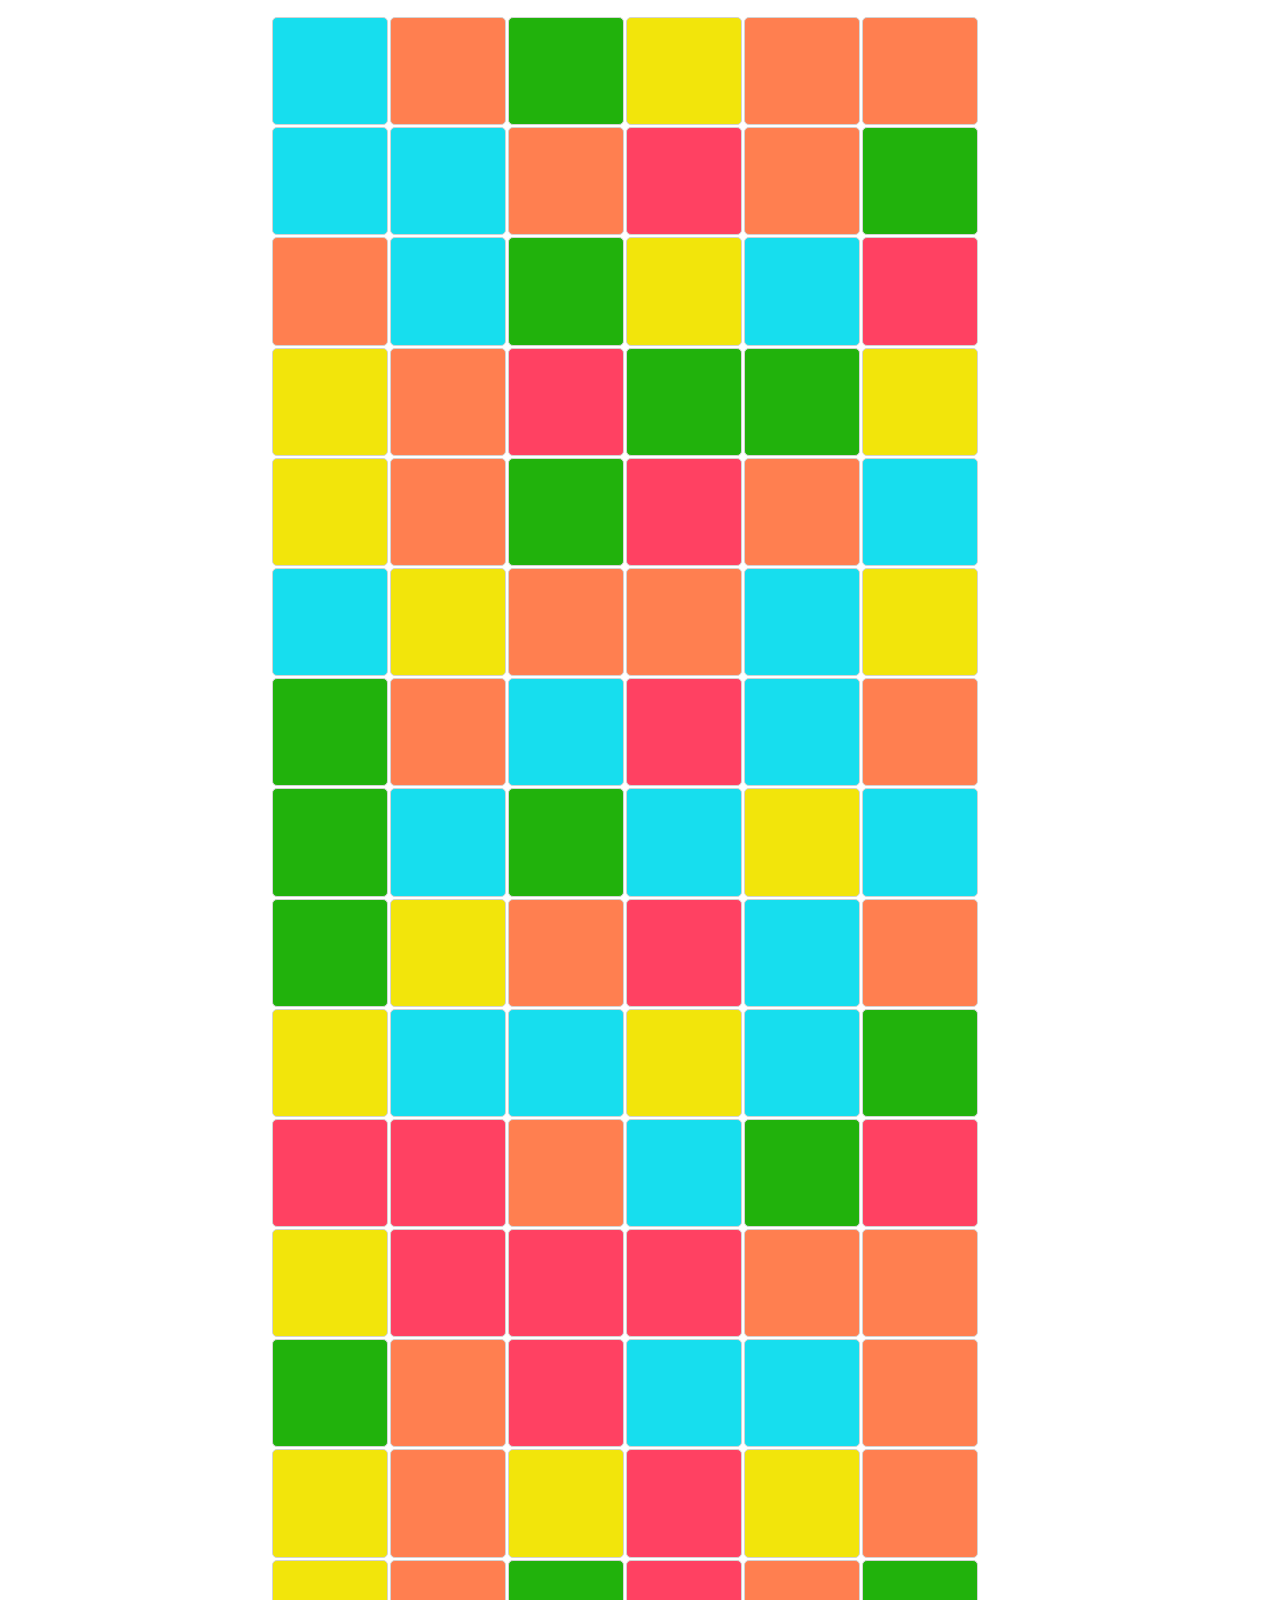
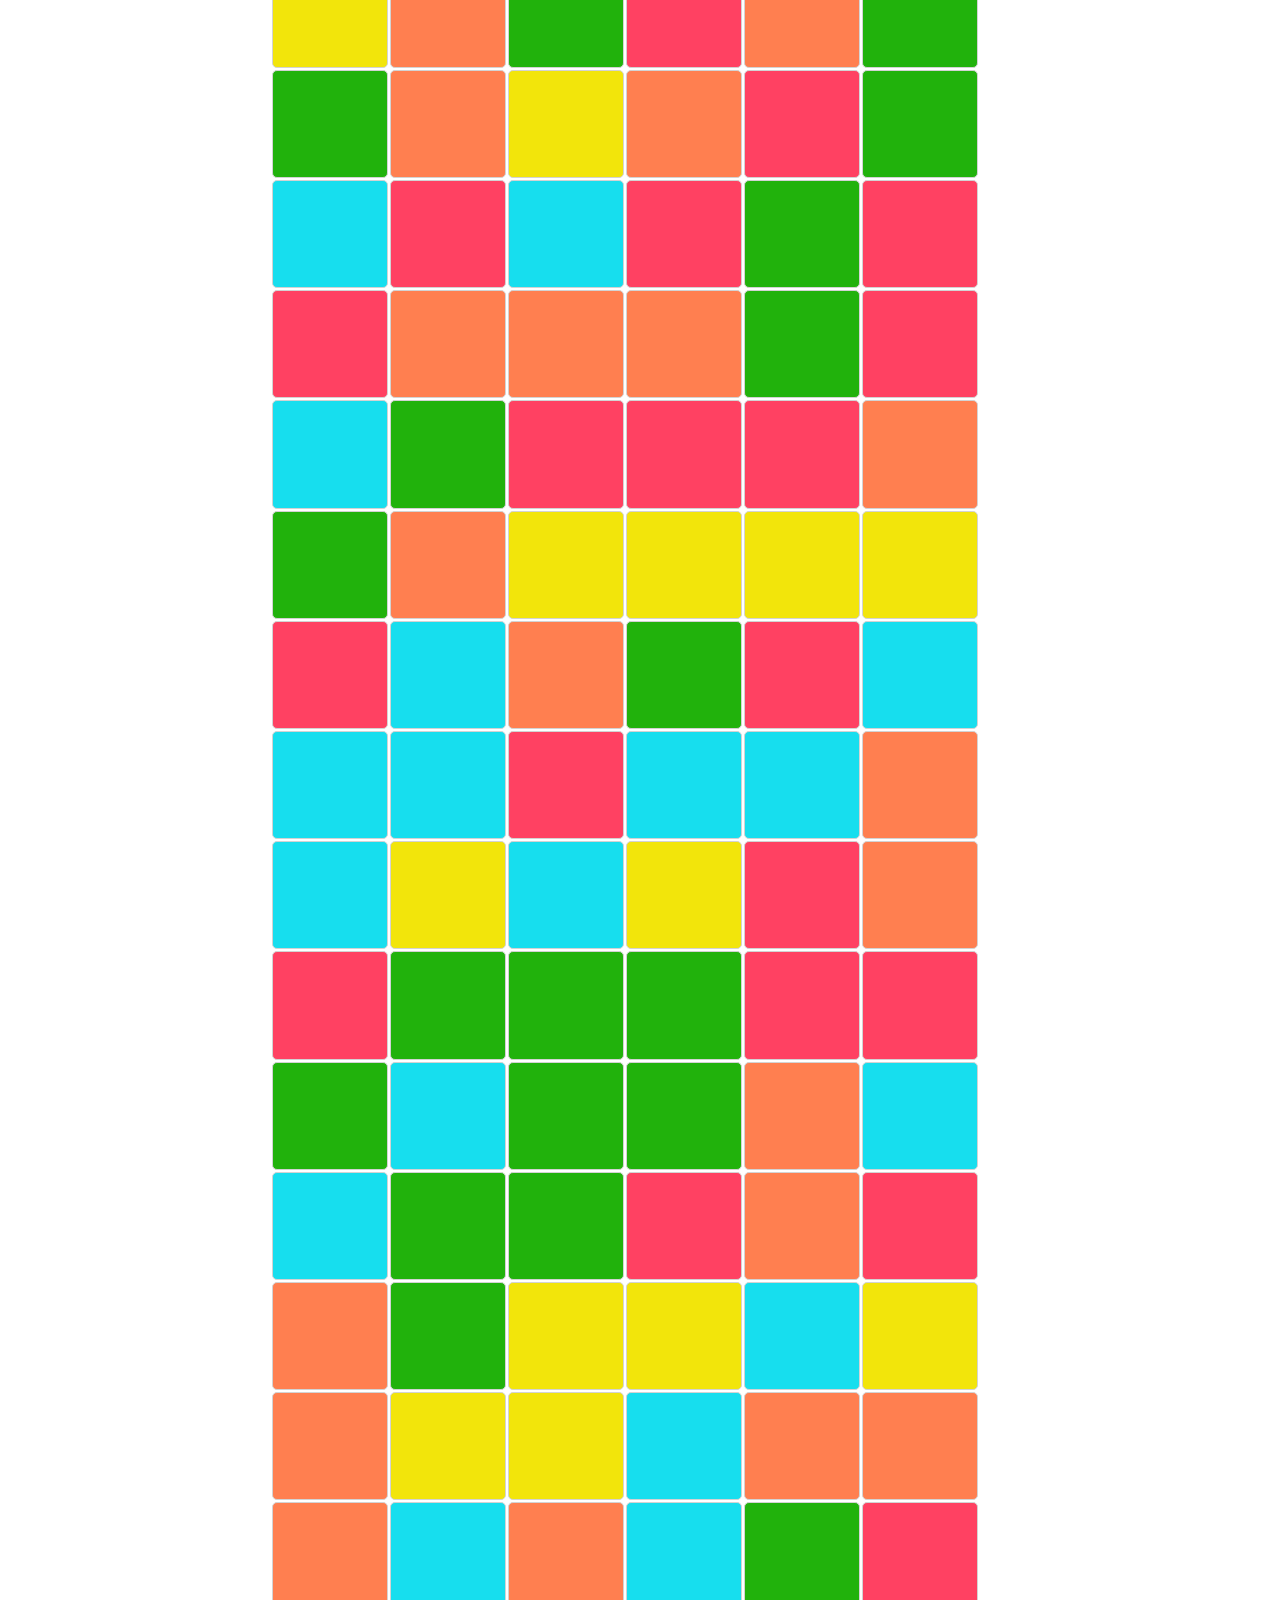
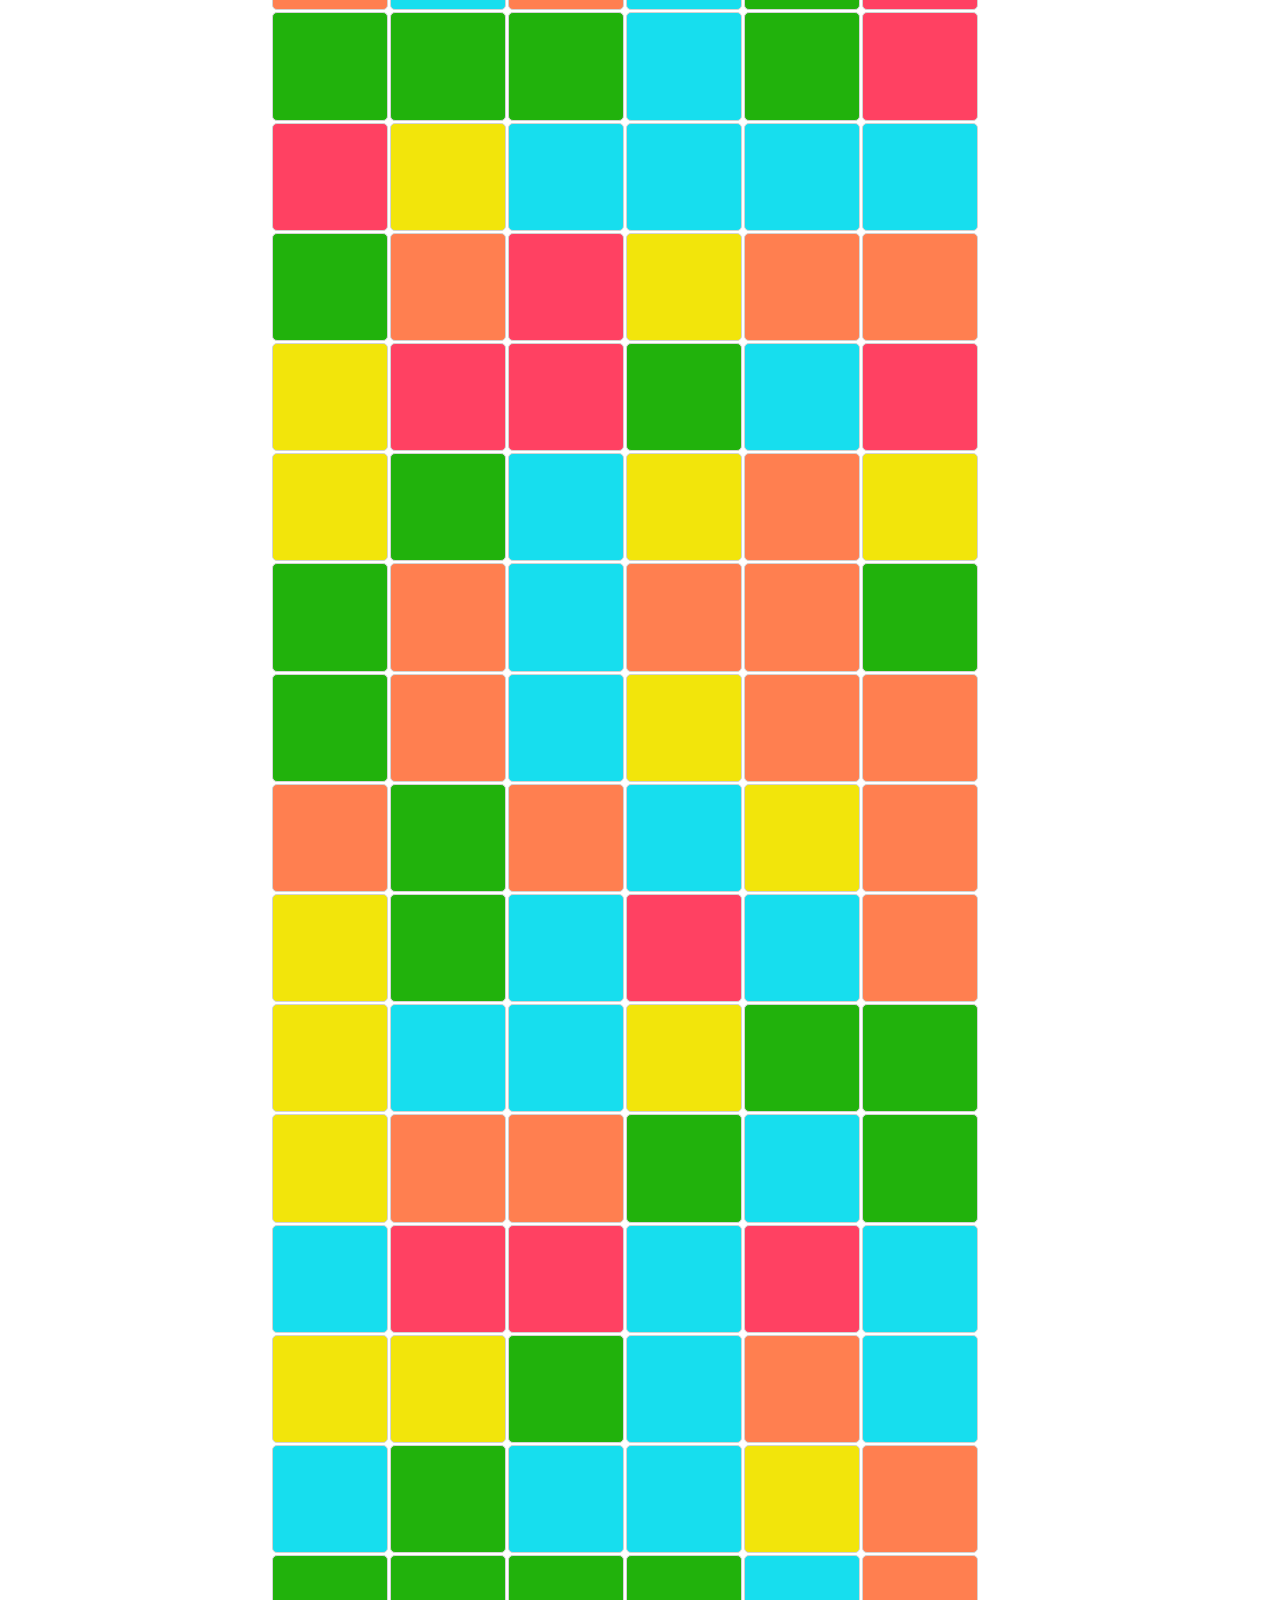
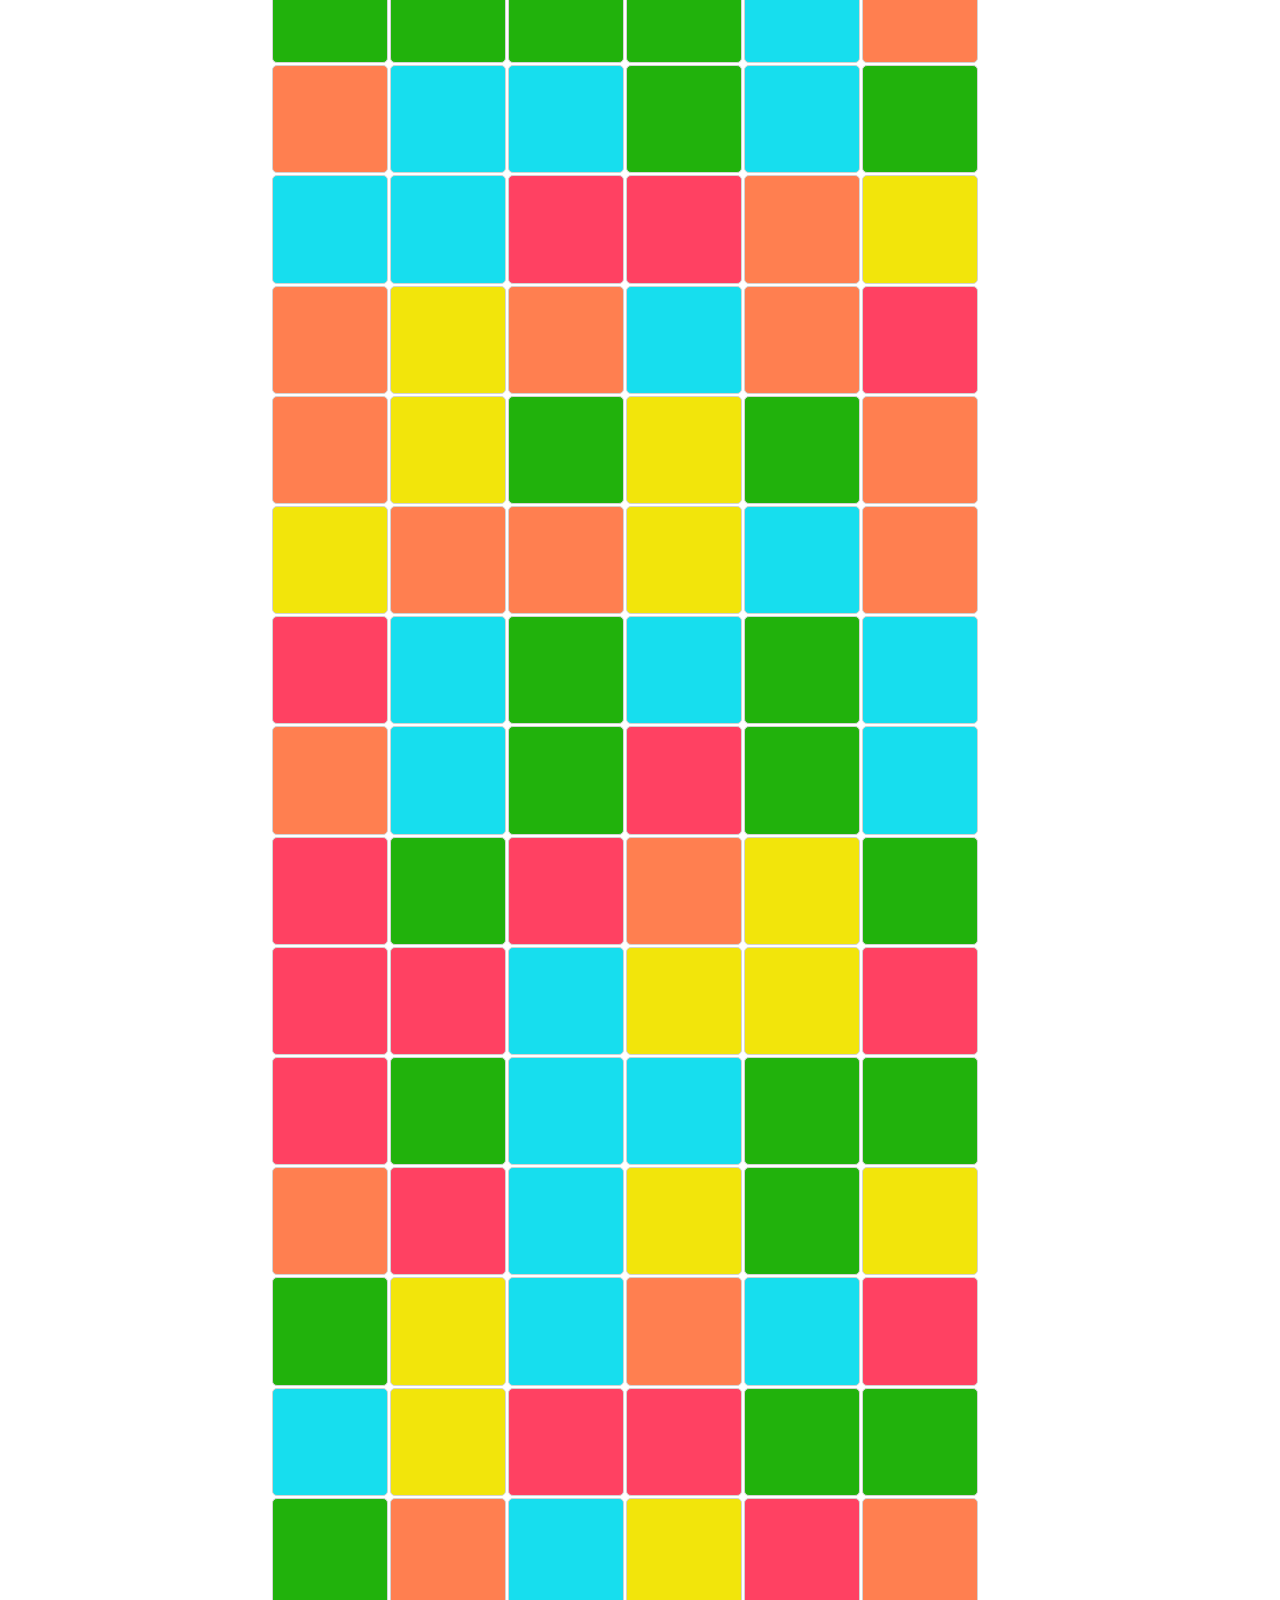
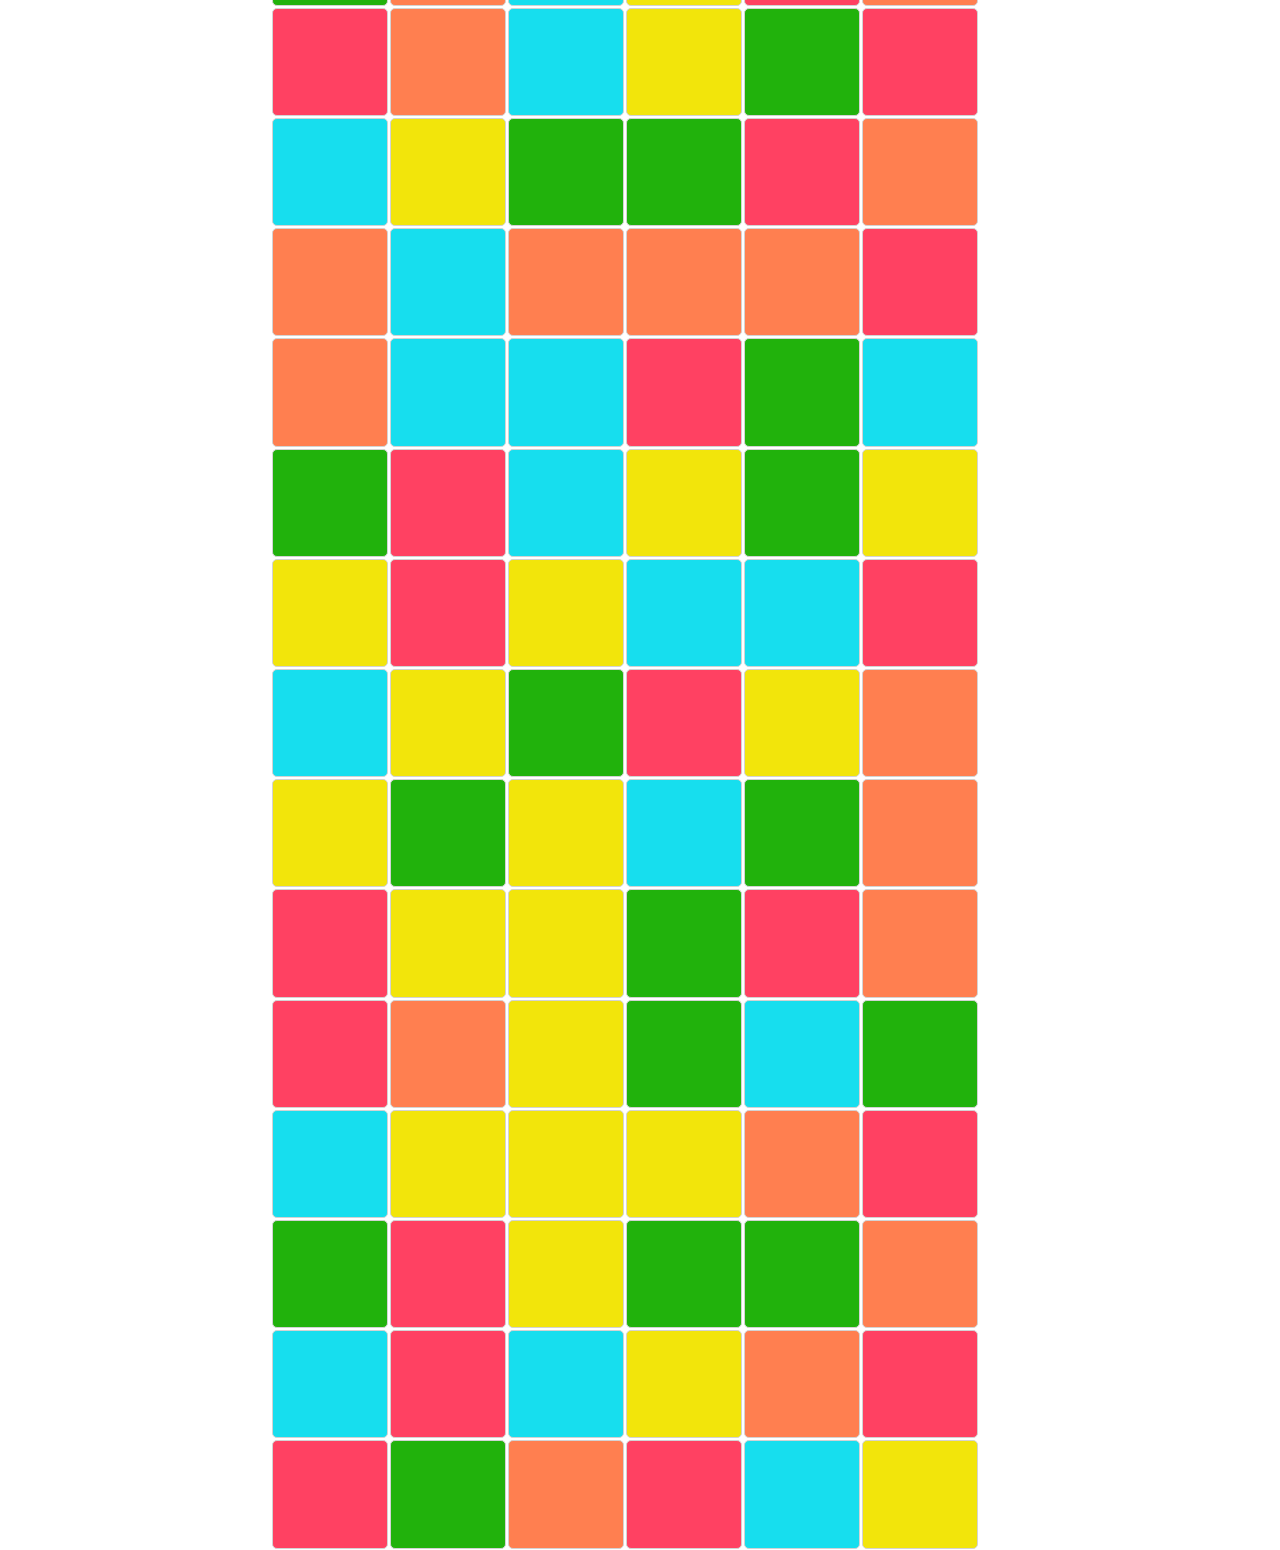
==== index.html @ 302544c0 "first commit" ====
<!DOCTYPE html>
<html lang="en" dir="ltr">
  <head>
    <meta charset="utf-8">
    <link rel="stylesheet" href="https://stackpath.bootstrapcdn.com/bootstrap/4.3.1/css/bootstrap.min.css" integrity="sha384-ggOyR0iXCbMQv3Xipma34MD+dH/1fQ784/j6cY/iJTQUOhcWr7x9JvoRxT2MZw1T" crossorigin="anonymous">
    <link rel="stylesheet" href="css/master.css">
    <title></title>
  </head>
  <body>
  <div class="container justify-content-center">

    <div class="row container-fluid">
      <div class="square col"></div>
      <div class="square col"></div>
      <div class="square col"></div>
      <div class="square col"></div>
      <div class="square col"></div>
      <div class="square col"></div>
    </div>
    <div class="row container-fluid">
      <div class="square col"></div>
      <div class="square col"></div>
      <div class="square col"></div>
      <div class="square col"></div>
      <div class="square col"></div>
      <div class="square col"></div>
    </div>
    <div class="row container-fluid">
      <div class="square col"></div>
      <div class="square col"></div>
      <div class="square col"></div>
      <div class="square col"></div>
      <div class="square col"></div>
      <div class="square col"></div>
    </div>
    <div class="row container-fluid">
      <div class="square col"></div>
      <div class="square col"></div>
      <div class="square col"></div>
      <div class="square col"></div>
      <div class="square col"></div>
      <div class="square col"></div>
    </div>
    <div class="row container-fluid">
      <div class="square col"></div>
      <div class="square col"></div>
      <div class="square col"></div>
      <div class="square col"></div>
      <div class="square col"></div>
      <div class="square col"></div>
    </div>
    <div class="row container-fluid">
      <div class="square col"></div>
      <div class="square col"></div>
      <div class="square col"></div>
      <div class="square col"></div>
      <div class="square col"></div>
      <div class="square col"></div>
    </div>
    <div class="row container-fluid">
      <div class="square col"></div>
      <div class="square col"></div>
      <div class="square col"></div>
      <div class="square col"></div>
      <div class="square col"></div>
      <div class="square col"></div>
    </div>
    <div class="row container-fluid">
      <div class="square col"></div>
      <div class="square col"></div>
      <div class="square col"></div>
      <div class="square col"></div>
      <div class="square col"></div>
      <div class="square col"></div>
    </div>
    <div class="row container-fluid">
      <div class="square col"></div>
      <div class="square col"></div>
      <div class="square col"></div>
      <div class="square col"></div>
      <div class="square col"></div>
      <div class="square col"></div>
    </div>
    <div class="row container-fluid">
      <div class="square col"></div>
      <div class="square col"></div>
      <div class="square col"></div>
      <div class="square col"></div>
      <div class="square col"></div>
      <div class="square col"></div>
    </div>
    <div class="row container-fluid">
      <div class="square col"></div>
      <div class="square col"></div>
      <div class="square col"></div>
      <div class="square col"></div>
      <div class="square col"></div>
      <div class="square col"></div>
    </div>
    <div class="row container-fluid">
      <div class="square col"></div>
      <div class="square col"></div>
      <div class="square col"></div>
      <div class="square col"></div>
      <div class="square col"></div>
      <div class="square col"></div>
    </div>
    <div class="row container-fluid">
      <div class="square col"></div>
      <div class="square col"></div>
      <div class="square col"></div>
      <div class="square col"></div>
      <div class="square col"></div>
      <div class="square col"></div>
    </div>
    <div class="row container-fluid">
      <div class="square col"></div>
      <div class="square col"></div>
      <div class="square col"></div>
      <div class="square col"></div>
      <div class="square col"></div>
      <div class="square col"></div>
    </div>
    <div class="row container-fluid">
      <div class="square col"></div>
      <div class="square col"></div>
      <div class="square col"></div>
      <div class="square col"></div>
      <div class="square col"></div>
      <div class="square col"></div>
    </div>
    <div class="row container-fluid">
      <div class="square col"></div>
      <div class="square col"></div>
      <div class="square col"></div>
      <div class="square col"></div>
      <div class="square col"></div>
      <div class="square col"></div>
    </div>
    <div class="row container-fluid">
      <div class="square col"></div>
      <div class="square col"></div>
      <div class="square col"></div>
      <div class="square col"></div>
      <div class="square col"></div>
      <div class="square col"></div>
    </div>
    <div class="row container-fluid">
      <div class="square col"></div>
      <div class="square col"></div>
      <div class="square col"></div>
      <div class="square col"></div>
      <div class="square col"></div>
      <div class="square col"></div>
    </div>
    <div class="row container-fluid">
      <div class="square col"></div>
      <div class="square col"></div>
      <div class="square col"></div>
      <div class="square col"></div>
      <div class="square col"></div>
      <div class="square col"></div>
    </div>
    <div class="row container-fluid">
      <div class="square col"></div>
      <div class="square col"></div>
      <div class="square col"></div>
      <div class="square col"></div>
      <div class="square col"></div>
      <div class="square col"></div>
    </div>
    <div class="row container-fluid">
      <div class="square col"></div>
      <div class="square col"></div>
      <div class="square col"></div>
      <div class="square col"></div>
      <div class="square col"></div>
      <div class="square col"></div>
    </div>
    <div class="row container-fluid">
      <div class="square col"></div>
      <div class="square col"></div>
      <div class="square col"></div>
      <div class="square col"></div>
      <div class="square col"></div>
      <div class="square col"></div>
    </div>
    <div class="row container-fluid">
      <div class="square col"></div>
      <div class="square col"></div>
      <div class="square col"></div>
      <div class="square col"></div>
      <div class="square col"></div>
      <div class="square col"></div>
    </div>
    <div class="row container-fluid">
      <div class="square col"></div>
      <div class="square col"></div>
      <div class="square col"></div>
      <div class="square col"></div>
      <div class="square col"></div>
      <div class="square col"></div>
    </div>
    <div class="row container-fluid">
      <div class="square col"></div>
      <div class="square col"></div>
      <div class="square col"></div>
      <div class="square col"></div>
      <div class="square col"></div>
      <div class="square col"></div>
    </div>
    <div class="row container-fluid">
      <div class="square col"></div>
      <div class="square col"></div>
      <div class="square col"></div>
      <div class="square col"></div>
      <div class="square col"></div>
      <div class="square col"></div>
    </div>
    <div class="row container-fluid">
      <div class="square col"></div>
      <div class="square col"></div>
      <div class="square col"></div>
      <div class="square col"></div>
      <div class="square col"></div>
      <div class="square col"></div>
    </div>
    <div class="row container-fluid">
      <div class="square col"></div>
      <div class="square col"></div>
      <div class="square col"></div>
      <div class="square col"></div>
      <div class="square col"></div>
      <div class="square col"></div>
    </div>
    <div class="row container-fluid">
      <div class="square col"></div>
      <div class="square col"></div>
      <div class="square col"></div>
      <div class="square col"></div>
      <div class="square col"></div>
      <div class="square col"></div>
    </div>
    <div class="row container-fluid">
      <div class="square col"></div>
      <div class="square col"></div>
      <div class="square col"></div>
      <div class="square col"></div>
      <div class="square col"></div>
      <div class="square col"></div>
    </div>
    <div class="row container-fluid">
      <div class="square col"></div>
      <div class="square col"></div>
      <div class="square col"></div>
      <div class="square col"></div>
      <div class="square col"></div>
      <div class="square col"></div>
    </div>
    <div class="row container-fluid">
      <div class="square col"></div>
      <div class="square col"></div>
      <div class="square col"></div>
      <div class="square col"></div>
      <div class="square col"></div>
      <div class="square col"></div>
    </div>
    <div class="row container-fluid">
      <div class="square col"></div>
      <div class="square col"></div>
      <div class="square col"></div>
      <div class="square col"></div>
      <div class="square col"></div>
      <div class="square col"></div>
    </div>
    <div class="row container-fluid">
      <div class="square col"></div>
      <div class="square col"></div>
      <div class="square col"></div>
      <div class="square col"></div>
      <div class="square col"></div>
      <div class="square col"></div>
    </div>
    <div class="row container-fluid">
      <div class="square col"></div>
      <div class="square col"></div>
      <div class="square col"></div>
      <div class="square col"></div>
      <div class="square col"></div>
      <div class="square col"></div>
    </div>
    <div class="row container-fluid">
      <div class="square col"></div>
      <div class="square col"></div>
      <div class="square col"></div>
      <div class="square col"></div>
      <div class="square col"></div>
      <div class="square col"></div>
    </div>
    <div class="row container-fluid">
      <div class="square col"></div>
      <div class="square col"></div>
      <div class="square col"></div>
      <div class="square col"></div>
      <div class="square col"></div>
      <div class="square col"></div>
    </div>
    <div class="row container-fluid">
      <div class="square col"></div>
      <div class="square col"></div>
      <div class="square col"></div>
      <div class="square col"></div>
      <div class="square col"></div>
      <div class="square col"></div>
    </div>
    <div class="row container-fluid">
      <div class="square col"></div>
      <div class="square col"></div>
      <div class="square col"></div>
      <div class="square col"></div>
      <div class="square col"></div>
      <div class="square col"></div>
    </div>
    <div class="row container-fluid">
      <div class="square col"></div>
      <div class="square col"></div>
      <div class="square col"></div>
      <div class="square col"></div>
      <div class="square col"></div>
      <div class="square col"></div>
    </div>
    <div class="row container-fluid">
      <div class="square col"></div>
      <div class="square col"></div>
      <div class="square col"></div>
      <div class="square col"></div>
      <div class="square col"></div>
      <div class="square col"></div>
    </div>
    <div class="row container-fluid">
      <div class="square col"></div>
      <div class="square col"></div>
      <div class="square col"></div>
      <div class="square col"></div>
      <div class="square col"></div>
      <div class="square col"></div>
    </div>
    <div class="row container-fluid">
      <div class="square col"></div>
      <div class="square col"></div>
      <div class="square col"></div>
      <div class="square col"></div>
      <div class="square col"></div>
      <div class="square col"></div>
    </div>
    <div class="row container-fluid">
      <div class="square col"></div>
      <div class="square col"></div>
      <div class="square col"></div>
      <div class="square col"></div>
      <div class="square col"></div>
      <div class="square col"></div>
    </div>
    <div class="row container-fluid">
      <div class="square col"></div>
      <div class="square col"></div>
      <div class="square col"></div>
      <div class="square col"></div>
      <div class="square col"></div>
      <div class="square col"></div>
    </div>
    <div class="row container-fluid">
      <div class="square col"></div>
      <div class="square col"></div>
      <div class="square col"></div>
      <div class="square col"></div>
      <div class="square col"></div>
      <div class="square col"></div>
    </div>
    <div class="row container-fluid">
      <div class="square col"></div>
      <div class="square col"></div>
      <div class="square col"></div>
      <div class="square col"></div>
      <div class="square col"></div>
      <div class="square col"></div>
    </div>
    <div class="row container-fluid">
      <div class="square col"></div>
      <div class="square col"></div>
      <div class="square col"></div>
      <div class="square col"></div>
      <div class="square col"></div>
      <div class="square col"></div>
    </div>
    <div class="row container-fluid">
      <div class="square col"></div>
      <div class="square col"></div>
      <div class="square col"></div>
      <div class="square col"></div>
      <div class="square col"></div>
      <div class="square col"></div>
    </div>
    <div class="row container-fluid">
      <div class="square col"></div>
      <div class="square col"></div>
      <div class="square col"></div>
      <div class="square col"></div>
      <div class="square col"></div>
      <div class="square col"></div>
    </div>
    <div class="row container-fluid">
      <div class="square col"></div>
      <div class="square col"></div>
      <div class="square col"></div>
      <div class="square col"></div>
      <div class="square col"></div>
      <div class="square col"></div>
    </div>
    <div class="row container-fluid">
      <div class="square col"></div>
      <div class="square col"></div>
      <div class="square col"></div>
      <div class="square col"></div>
      <div class="square col"></div>
      <div class="square col"></div>
    </div>
    <div class="row container-fluid">
      <div class="square col"></div>
      <div class="square col"></div>
      <div class="square col"></div>
      <div class="square col"></div>
      <div class="square col"></div>
      <div class="square col"></div>
    </div>
    <div class="row container-fluid">
      <div class="square col"></div>
      <div class="square col"></div>
      <div class="square col"></div>
      <div class="square col"></div>
      <div class="square col"></div>
      <div class="square col"></div>
    </div>
    <div class="row container-fluid">
      <div class="square col"></div>
      <div class="square col"></div>
      <div class="square col"></div>
      <div class="square col"></div>
      <div class="square col"></div>
      <div class="square col"></div>
    </div>
    <div class="row container-fluid">
      <div class="square col"></div>
      <div class="square col"></div>
      <div class="square col"></div>
      <div class="square col"></div>
      <div class="square col"></div>
      <div class="square col"></div>
    </div>
    <div class="row container-fluid">
      <div class="square col"></div>
      <div class="square col"></div>
      <div class="square col"></div>
      <div class="square col"></div>
      <div class="square col"></div>
      <div class="square col"></div>
    </div>
    <div class="row container-fluid">
      <div class="square col"></div>
      <div class="square col"></div>
      <div class="square col"></div>
      <div class="square col"></div>
      <div class="square col"></div>
      <div class="square col"></div>
    </div>
    <div class="row container-fluid">
      <div class="square col"></div>
      <div class="square col"></div>
      <div class="square col"></div>
      <div class="square col"></div>
      <div class="square col"></div>
      <div class="square col"></div>
    </div>
    <div class="row container-fluid">
      <div class="square col"></div>
      <div class="square col"></div>
      <div class="square col"></div>
      <div class="square col"></div>
      <div class="square col"></div>
      <div class="square col"></div>
    </div>
    <div class="row container-fluid">
      <div class="square col"></div>
      <div class="square col"></div>
      <div class="square col"></div>
      <div class="square col"></div>
      <div class="square col"></div>
      <div class="square col"></div>
    </div>
    <div class="row container-fluid">
      <div class="square col"></div>
      <div class="square col"></div>
      <div class="square col"></div>
      <div class="square col"></div>
      <div class="square col"></div>
      <div class="square col"></div>
    </div>
    <div class="row container-fluid">
      <div class="square col"></div>
      <div class="square col"></div>
      <div class="square col"></div>
      <div class="square col"></div>
      <div class="square col"></div>
      <div class="square col"></div>
    </div>
    <div class="row container-fluid">
      <div class="square col"></div>
      <div class="square col"></div>
      <div class="square col"></div>
      <div class="square col"></div>
      <div class="square col"></div>
      <div class="square col"></div>
    </div>
    <div class="row container-fluid">
      <div class="square col"></div>
      <div class="square col"></div>
      <div class="square col"></div>
      <div class="square col"></div>
      <div class="square col"></div>
      <div class="square col"></div>
    </div>
    <div class="row container-fluid">
      <div class="square col"></div>
      <div class="square col"></div>
      <div class="square col"></div>
      <div class="square col"></div>
      <div class="square col"></div>
      <div class="square col"></div>
    </div>
    <div class="row container-fluid">
      <div class="square col"></div>
      <div class="square col"></div>
      <div class="square col"></div>
      <div class="square col"></div>
      <div class="square col"></div>
      <div class="square col"></div>
    </div>
    <div class="row container-fluid">
      <div class="square col"></div>
      <div class="square col"></div>
      <div class="square col"></div>
      <div class="square col"></div>
      <div class="square col"></div>
      <div class="square col"></div>
    </div>
    <div class="row container-fluid">
      <div class="square col"></div>
      <div class="square col"></div>
      <div class="square col"></div>
      <div class="square col"></div>
      <div class="square col"></div>
      <div class="square col"></div>
    </div>
    <div class="row container-fluid">
      <div class="square col"></div>
      <div class="square col"></div>
      <div class="square col"></div>
      <div class="square col"></div>
      <div class="square col"></div>
      <div class="square col"></div>
    </div>
    <div class="row container-fluid">
      <div class="square col"></div>
      <div class="square col"></div>
      <div class="square col"></div>
      <div class="square col"></div>
      <div class="square col"></div>
      <div class="square col"></div>
    </div>
    <div class="row container-fluid">
      <div class="square col"></div>
      <div class="square col"></div>
      <div class="square col"></div>
      <div class="square col"></div>
      <div class="square col"></div>
      <div class="square col"></div>
    </div>
  </div>
  </body>

<script type="text/javascript">
var colors = ["#17DEEE", "#FF7F50", "#FF4162", "#F2E50B", "#21B20C"]
var divs = document.getElementsByClassName("square")

function getRandomColor(){
return colors[Math.floor(Math.random() * Math.floor(5))]
}
function getRandomSquare(){
  return divs[Math.floor(Math.random() * Math.floor(divs.length))]
}

function randomColorReassignment(){
  getRandomSquare().style.background = getRandomColor();
}

function onLoadColorSet(){
  for(var i = 0; i < divs.length; i++){
    divs[i].style.background = getRandomColor();
  }
}

window.addEventListener("load", onLoadColorSet());
window.setInterval(randomColorReassignment, 35);
window.setInterval(randomColorReassignment, 30);
window.setInterval(randomColorReassignment, 25);



</script>
</html>
---- css/master.css ----
.container{
  margin-top: 1em;
  width: 60%;
}
.row{
  display: flex;
}
.square{
  border-radius: 5px;
  border: 1px solid lightgray;
  padding-top: 15%;
  margin: 1px;
}
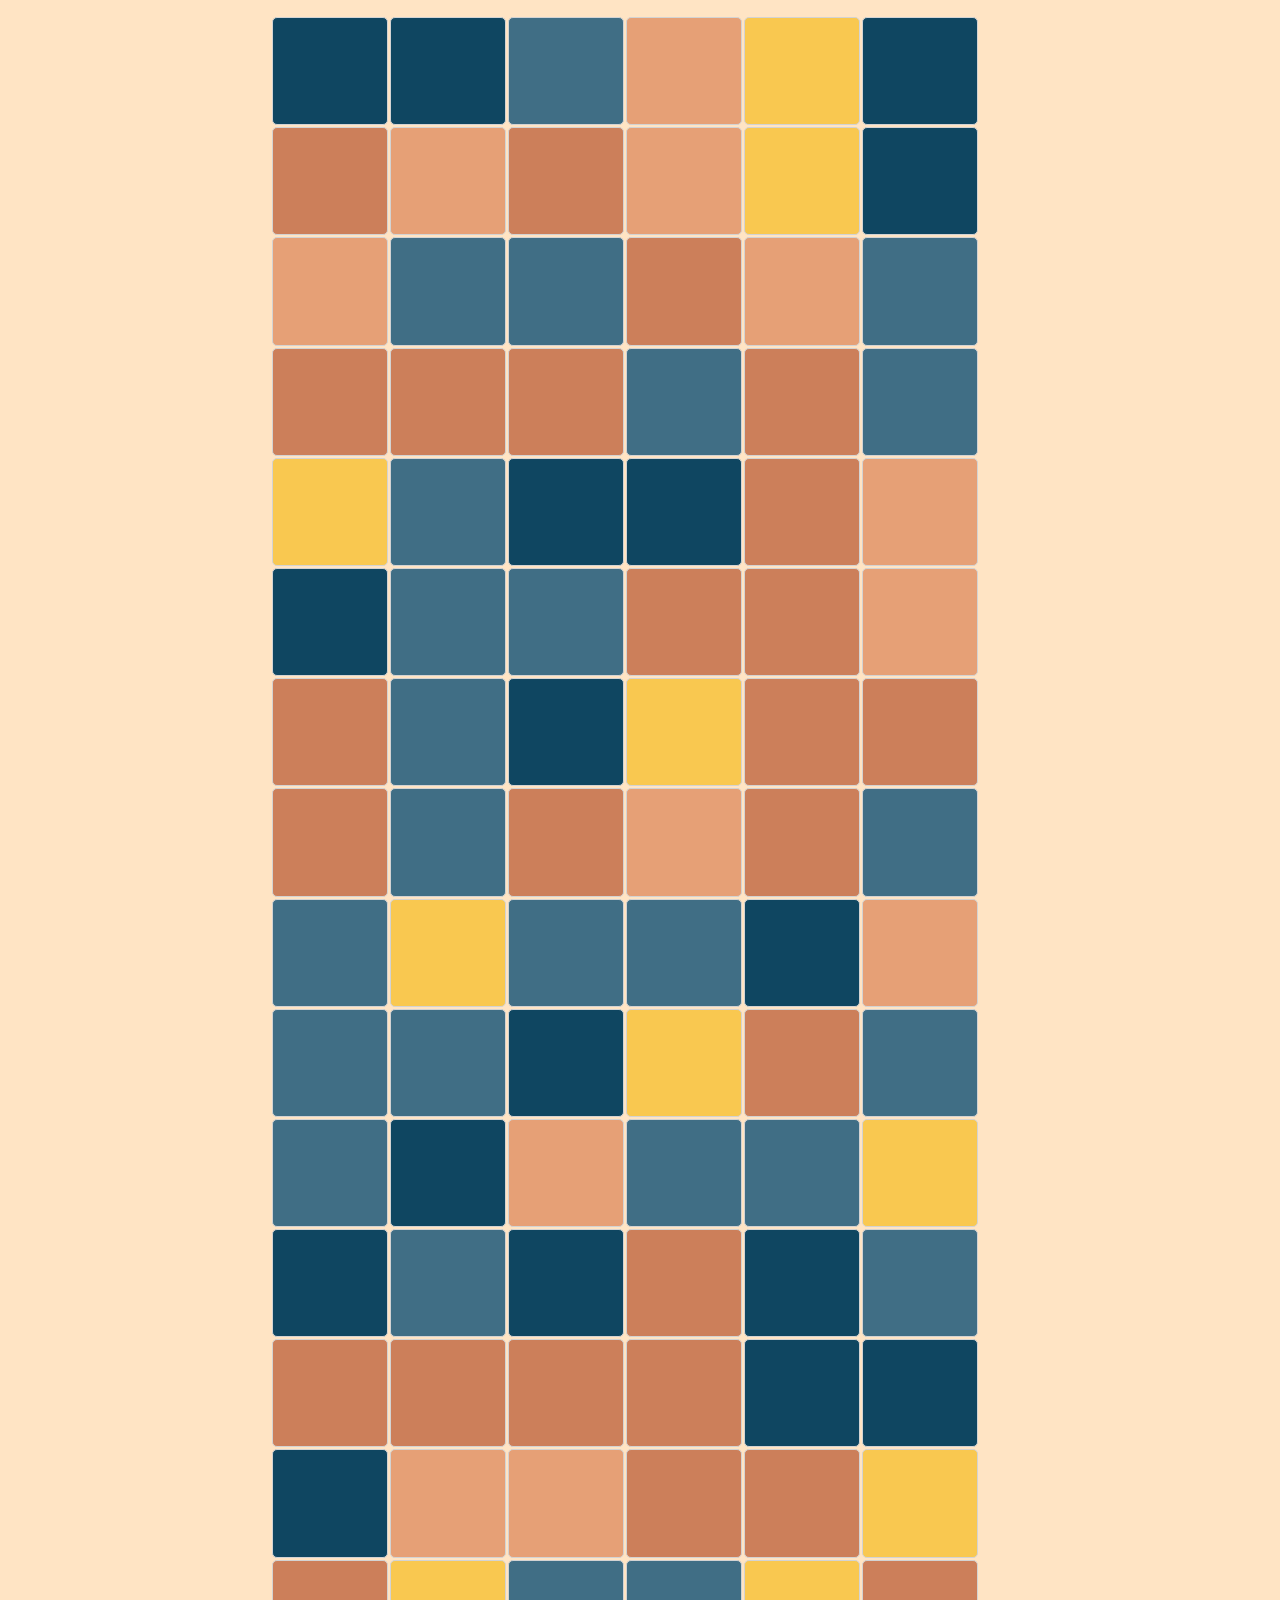
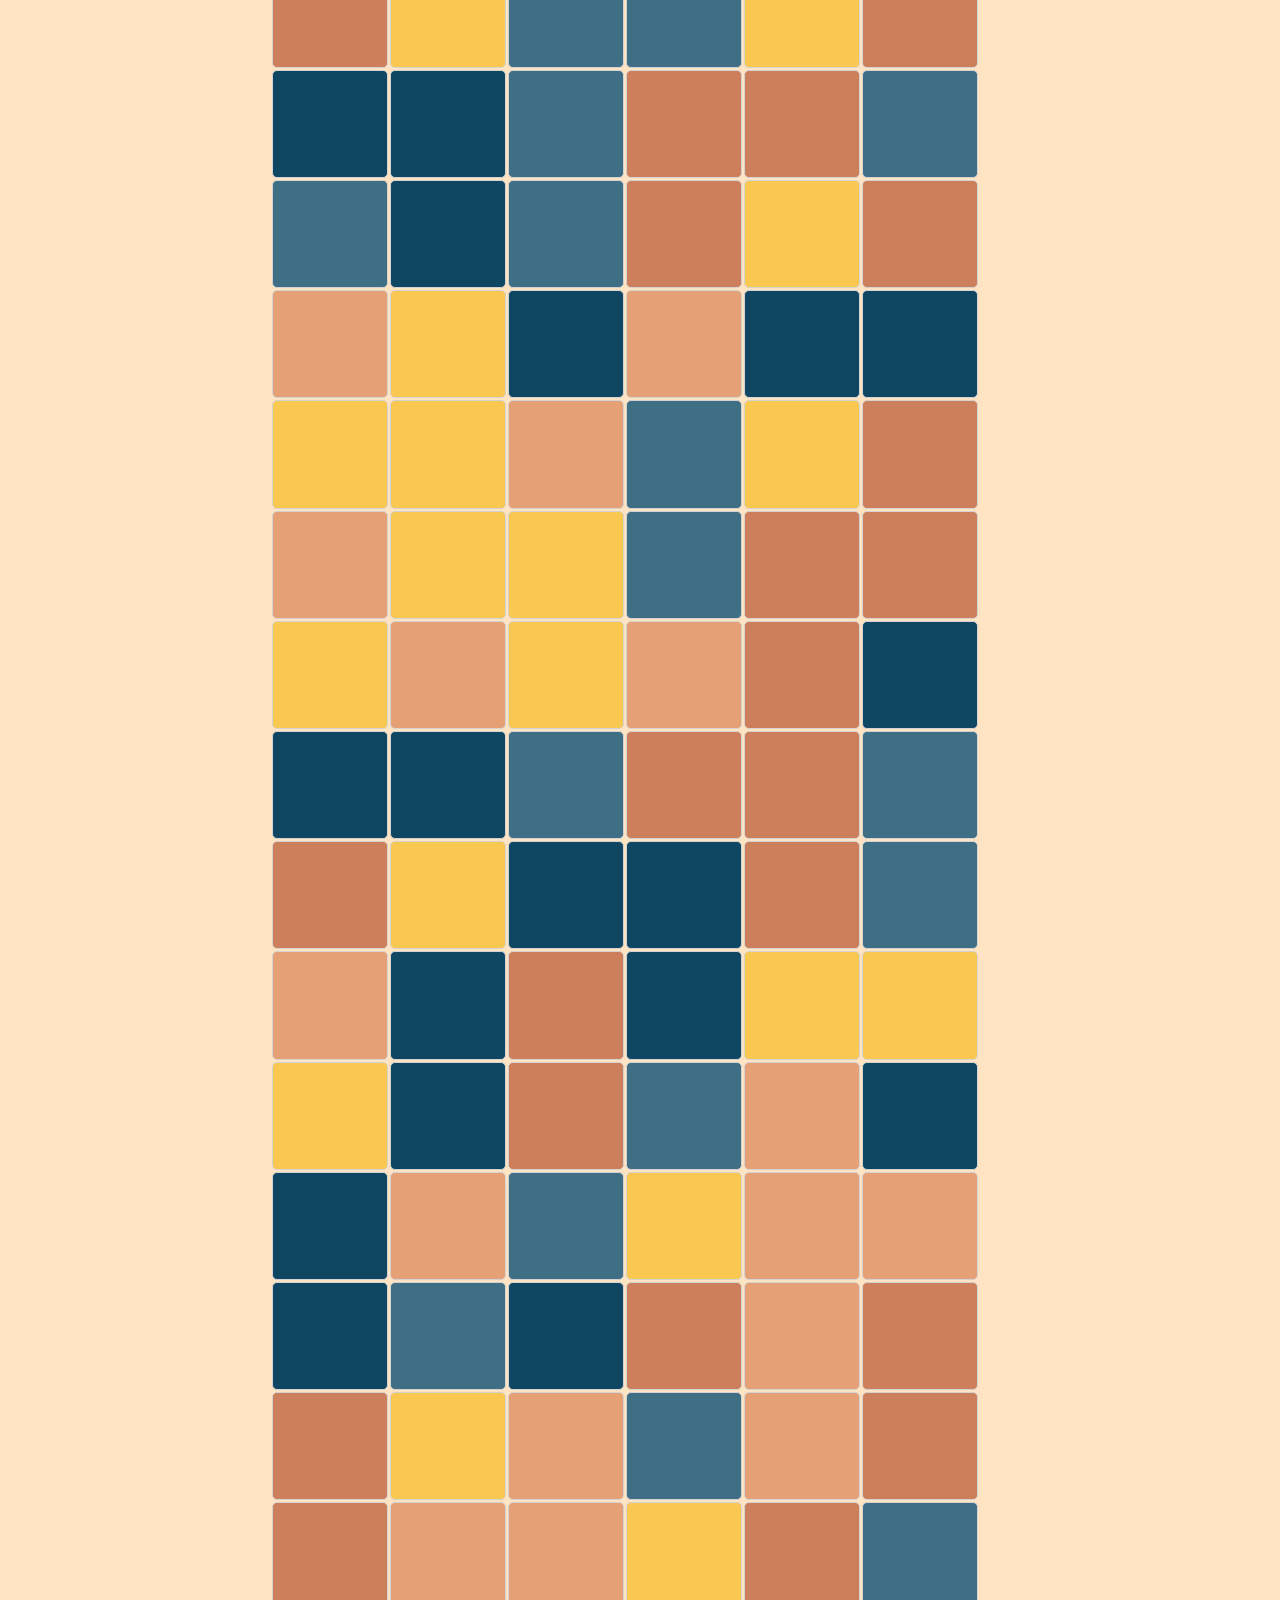
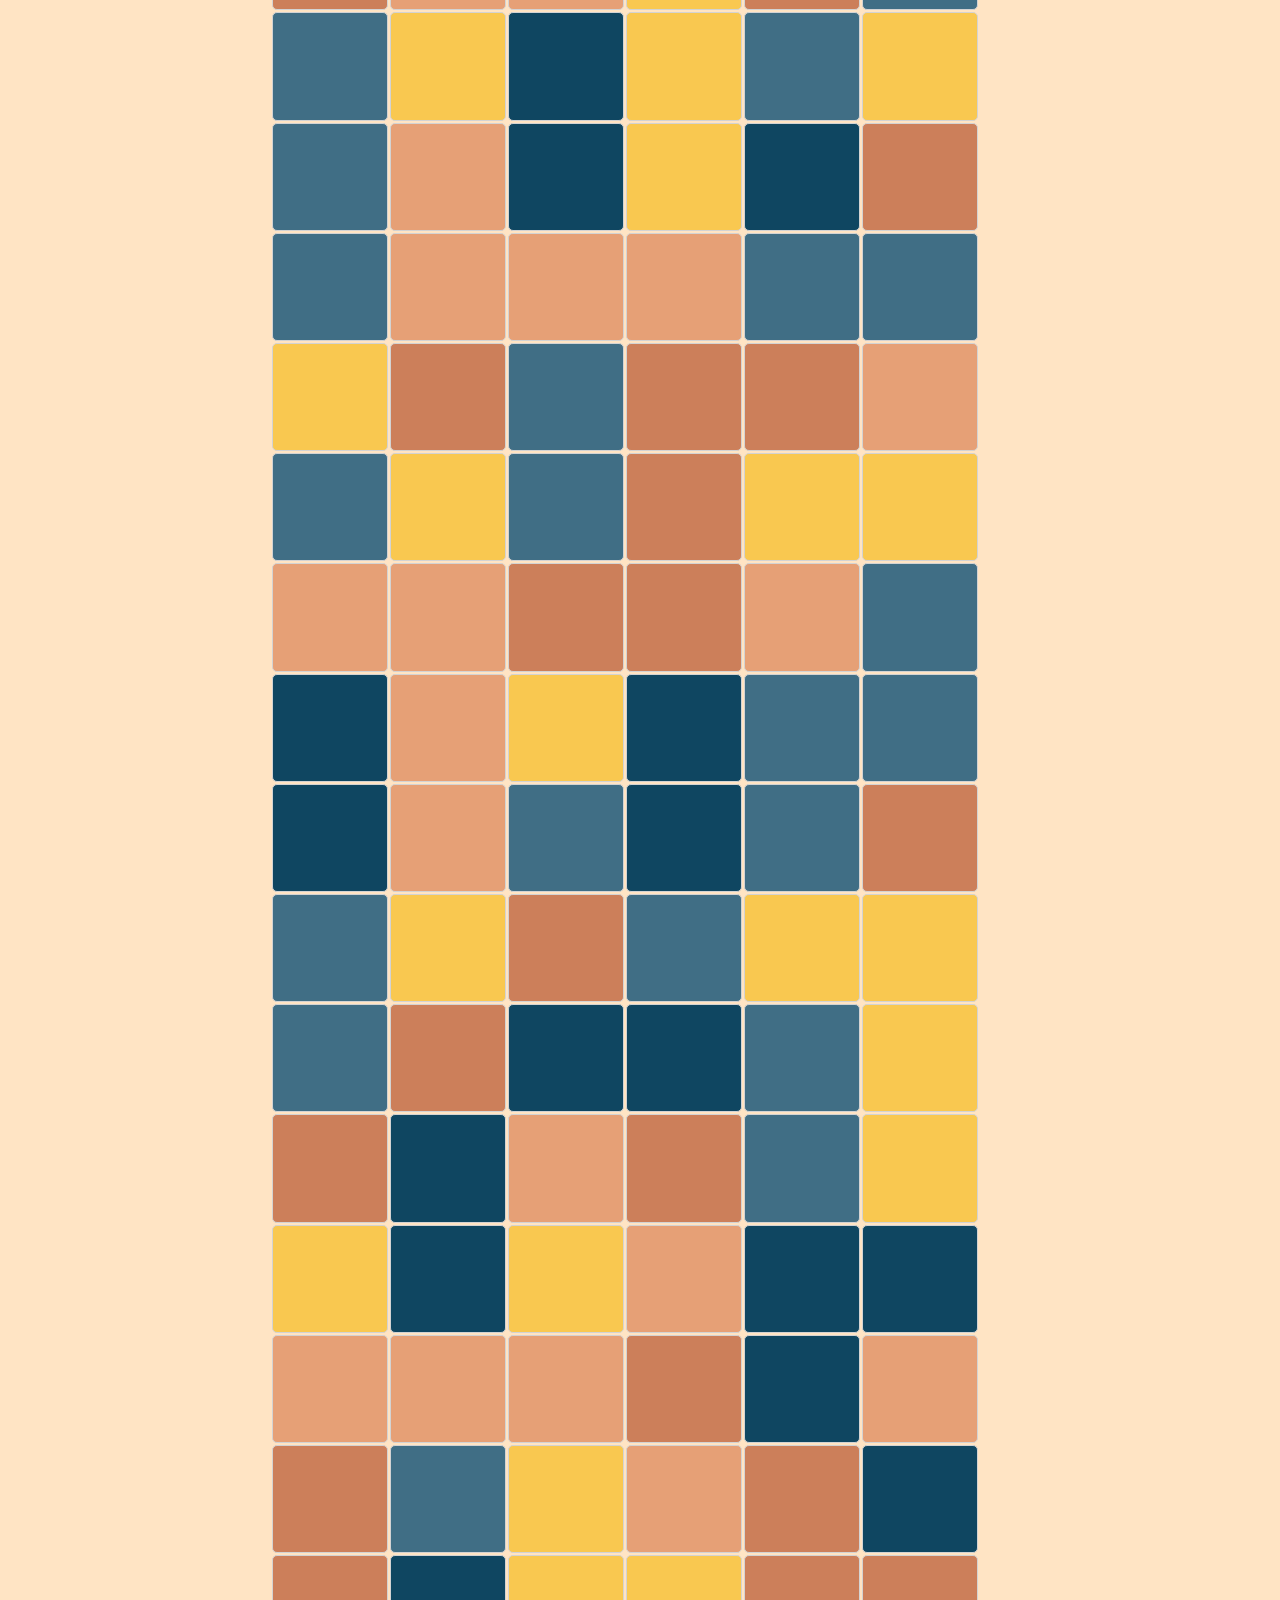
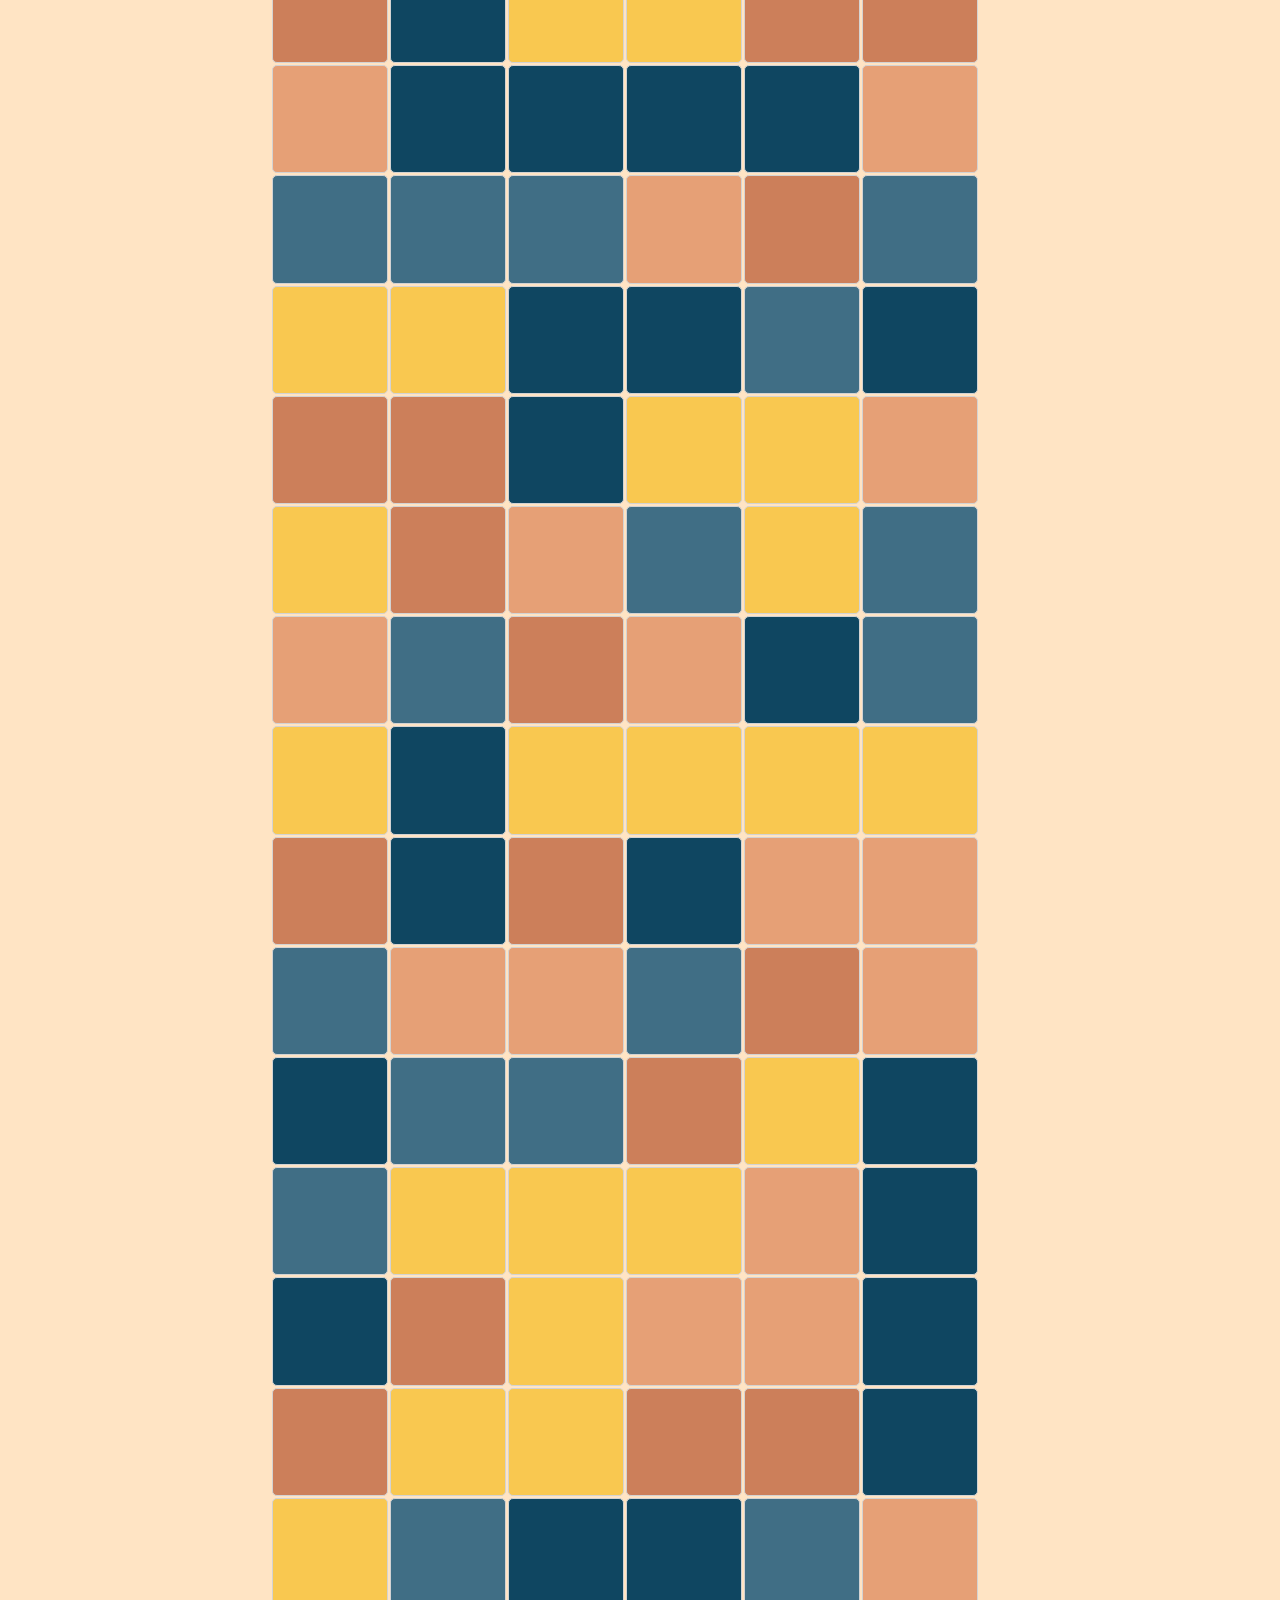
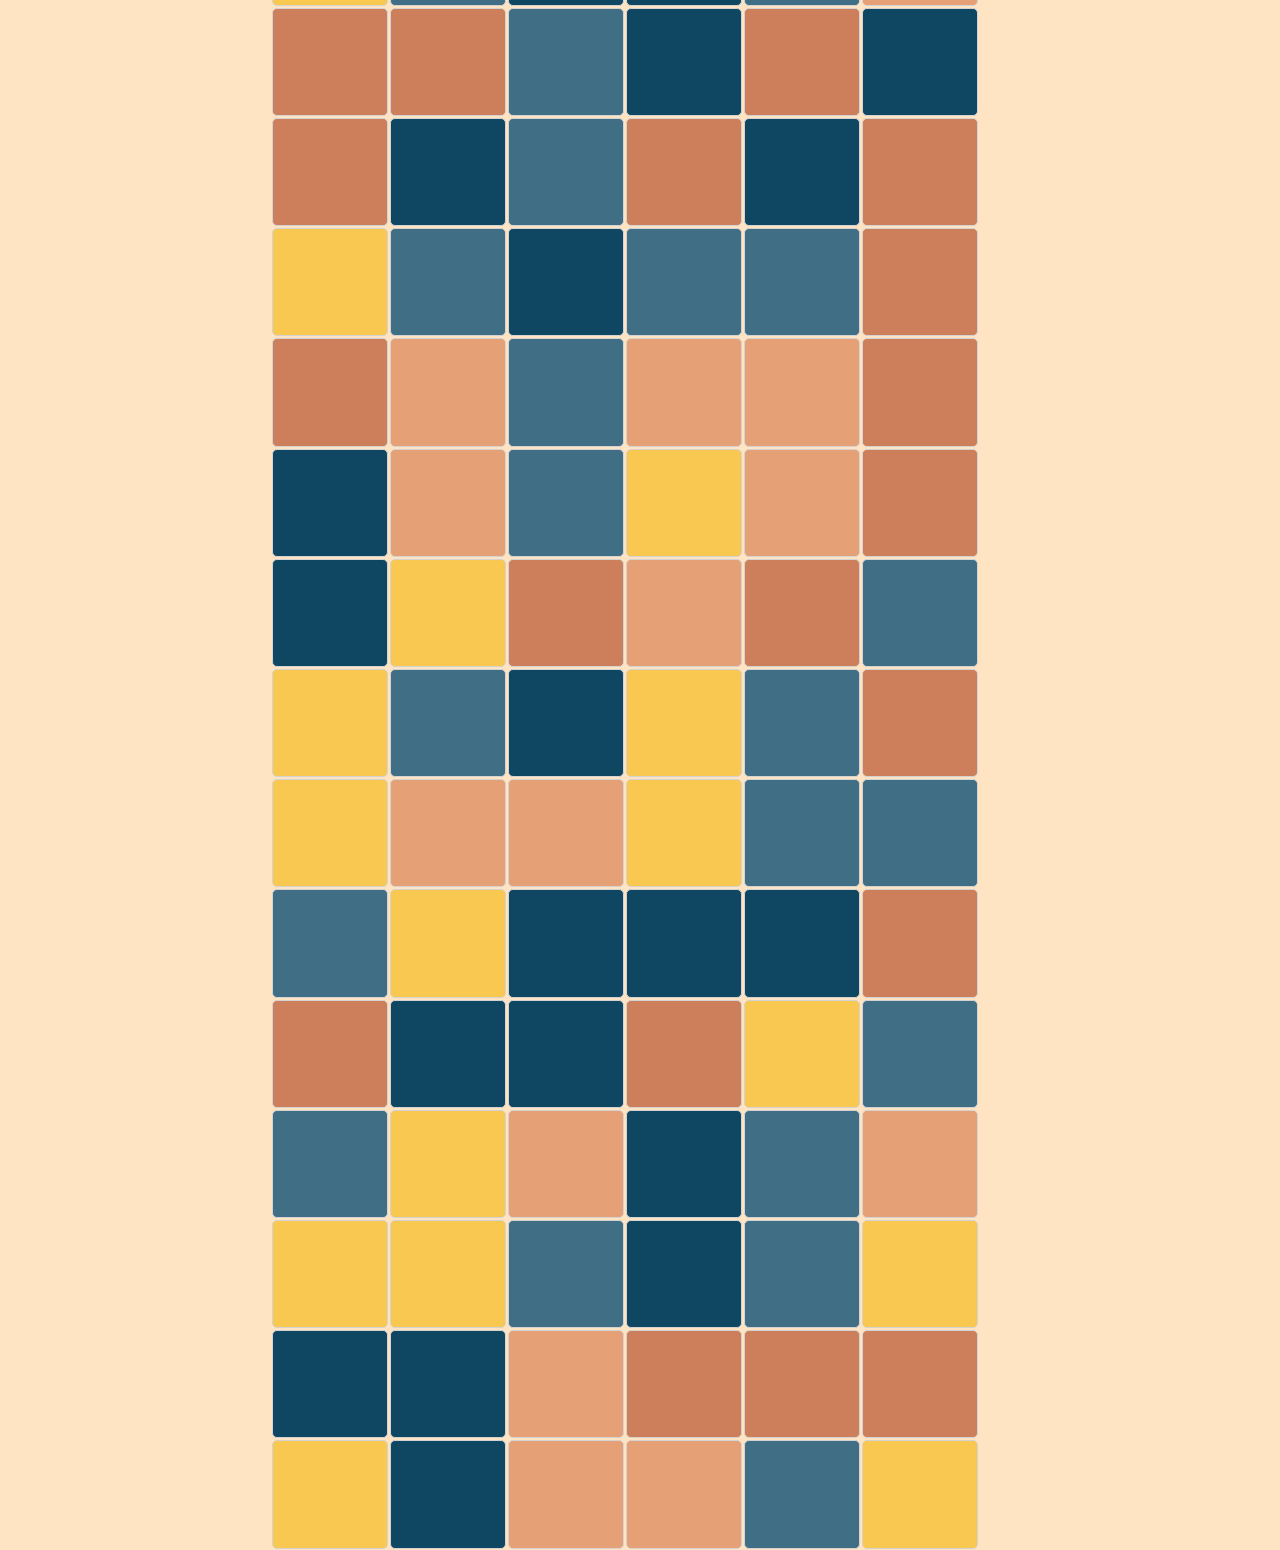
==== commit 71afea8d: "chnaged colors" ====
--- a/index.html
+++ b/index.html
@@ -589,7 +589,7 @@
   </body>
 
 <script type="text/javascript">
-var colors = ["#17DEEE", "#FF7F50", "#FF4162", "#F2E50B", "#21B20C"]
+var colors = ["#E6A076", "#CC7F5A", "#406E85", "#0F4661", "#F9C850"]
 var divs = document.getElementsByClassName("square")
 
 function getRandomColor(){
--- a/css/master.css
+++ b/css/master.css
@@ -1,3 +1,6 @@
+body{
+  background-color: bisque;
+}
 .container{
   margin-top: 1em;
   width: 60%;
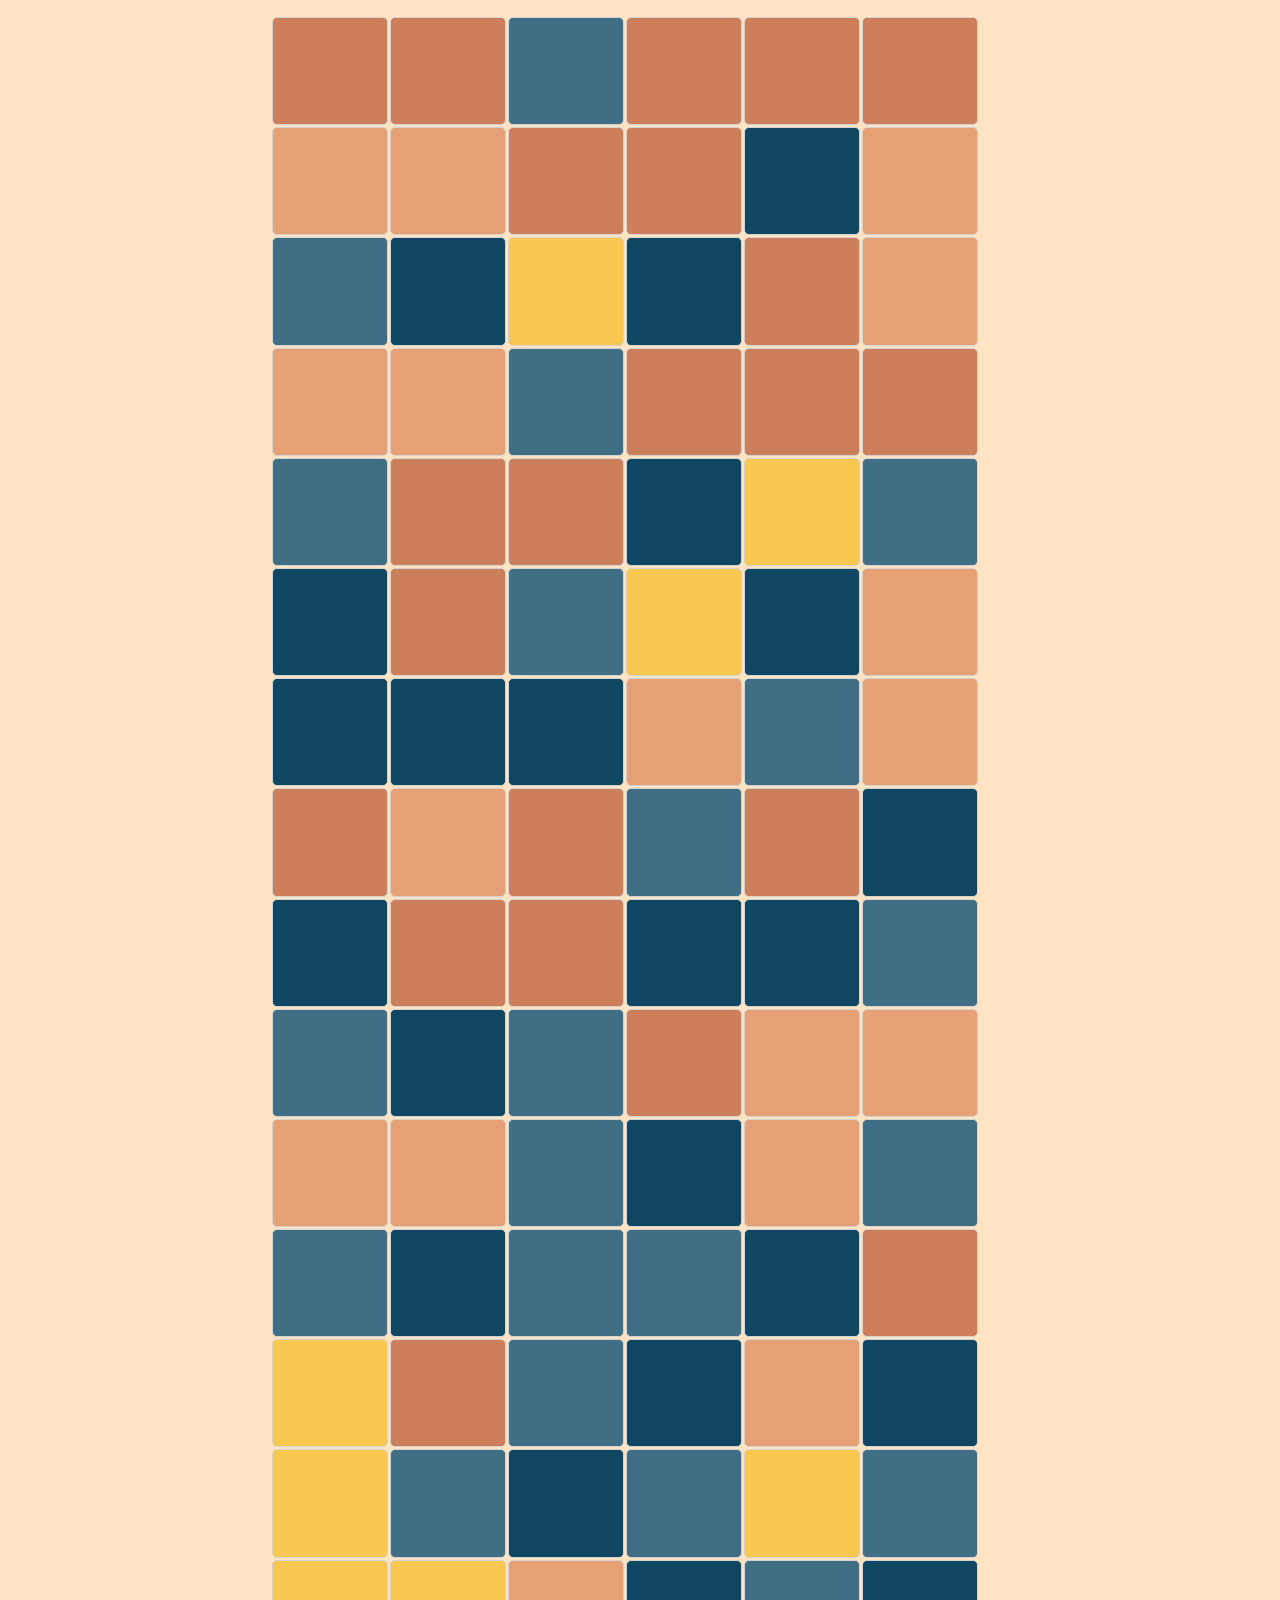
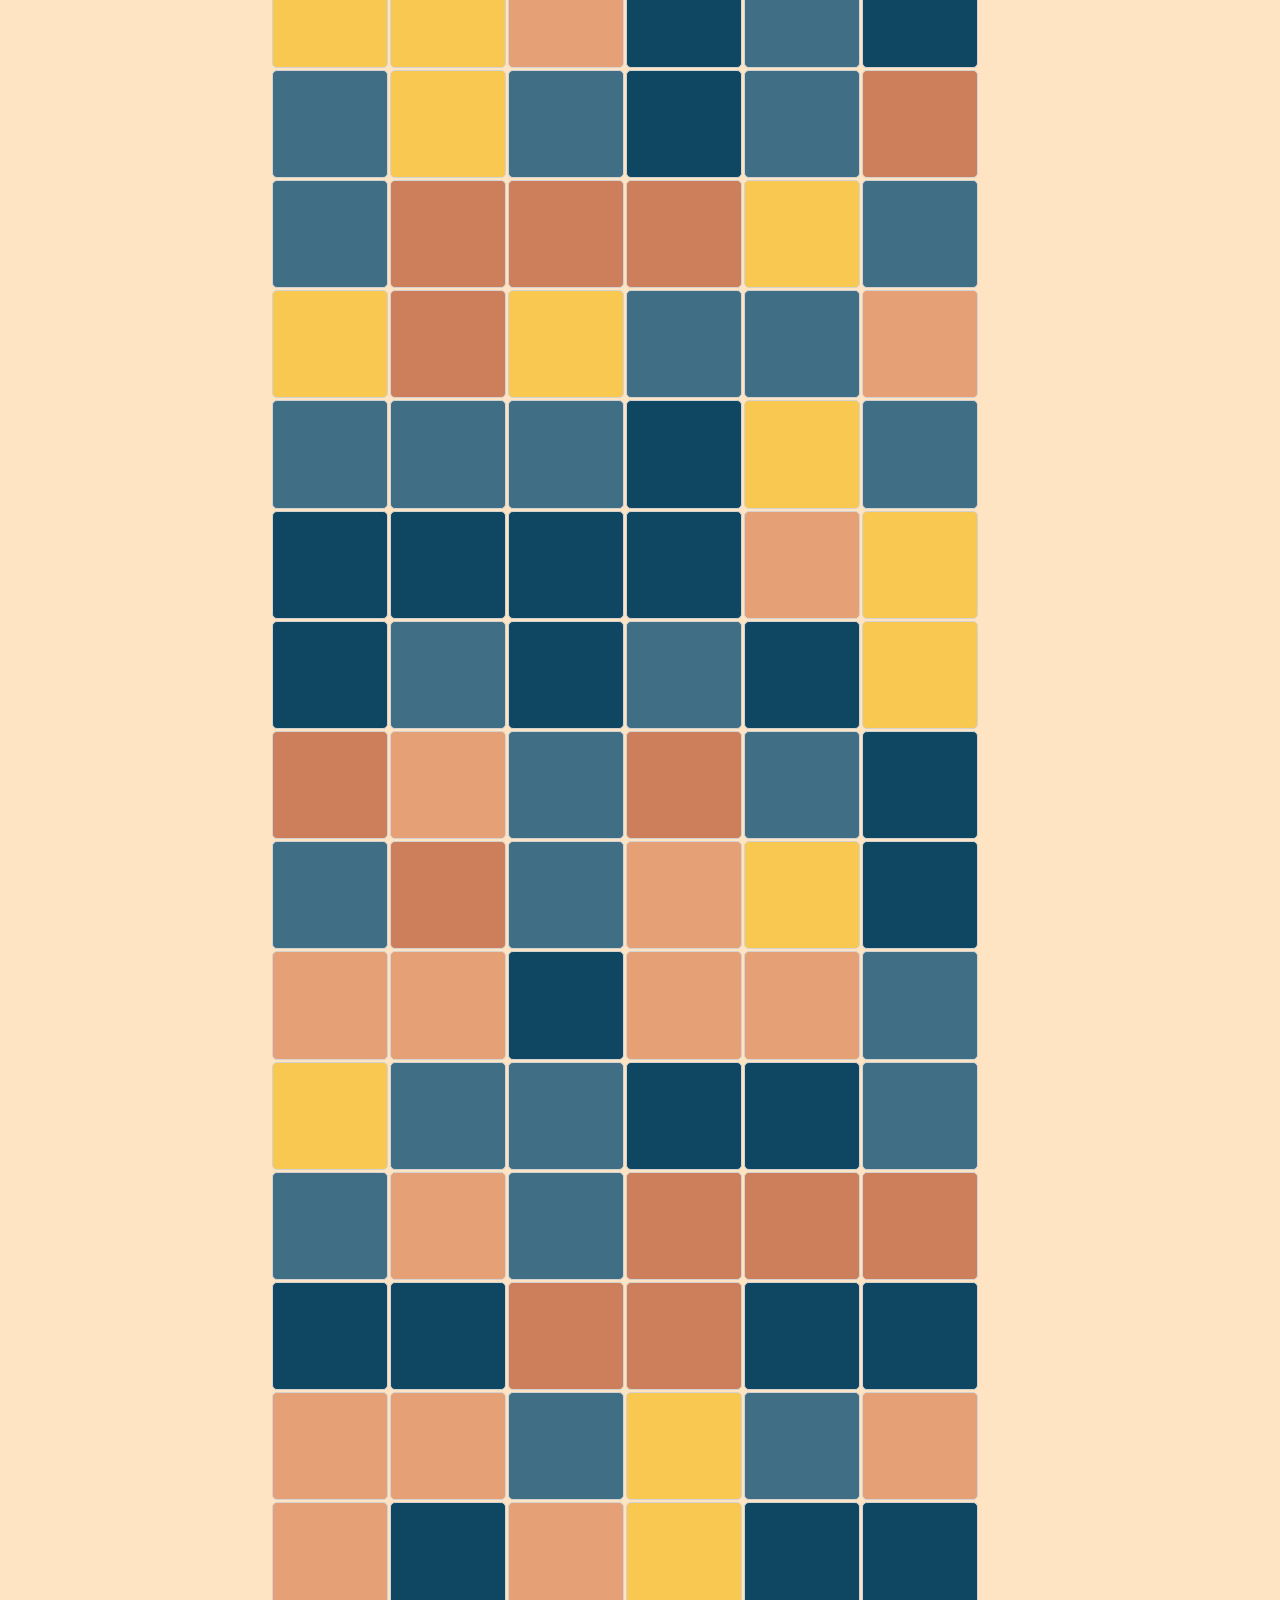
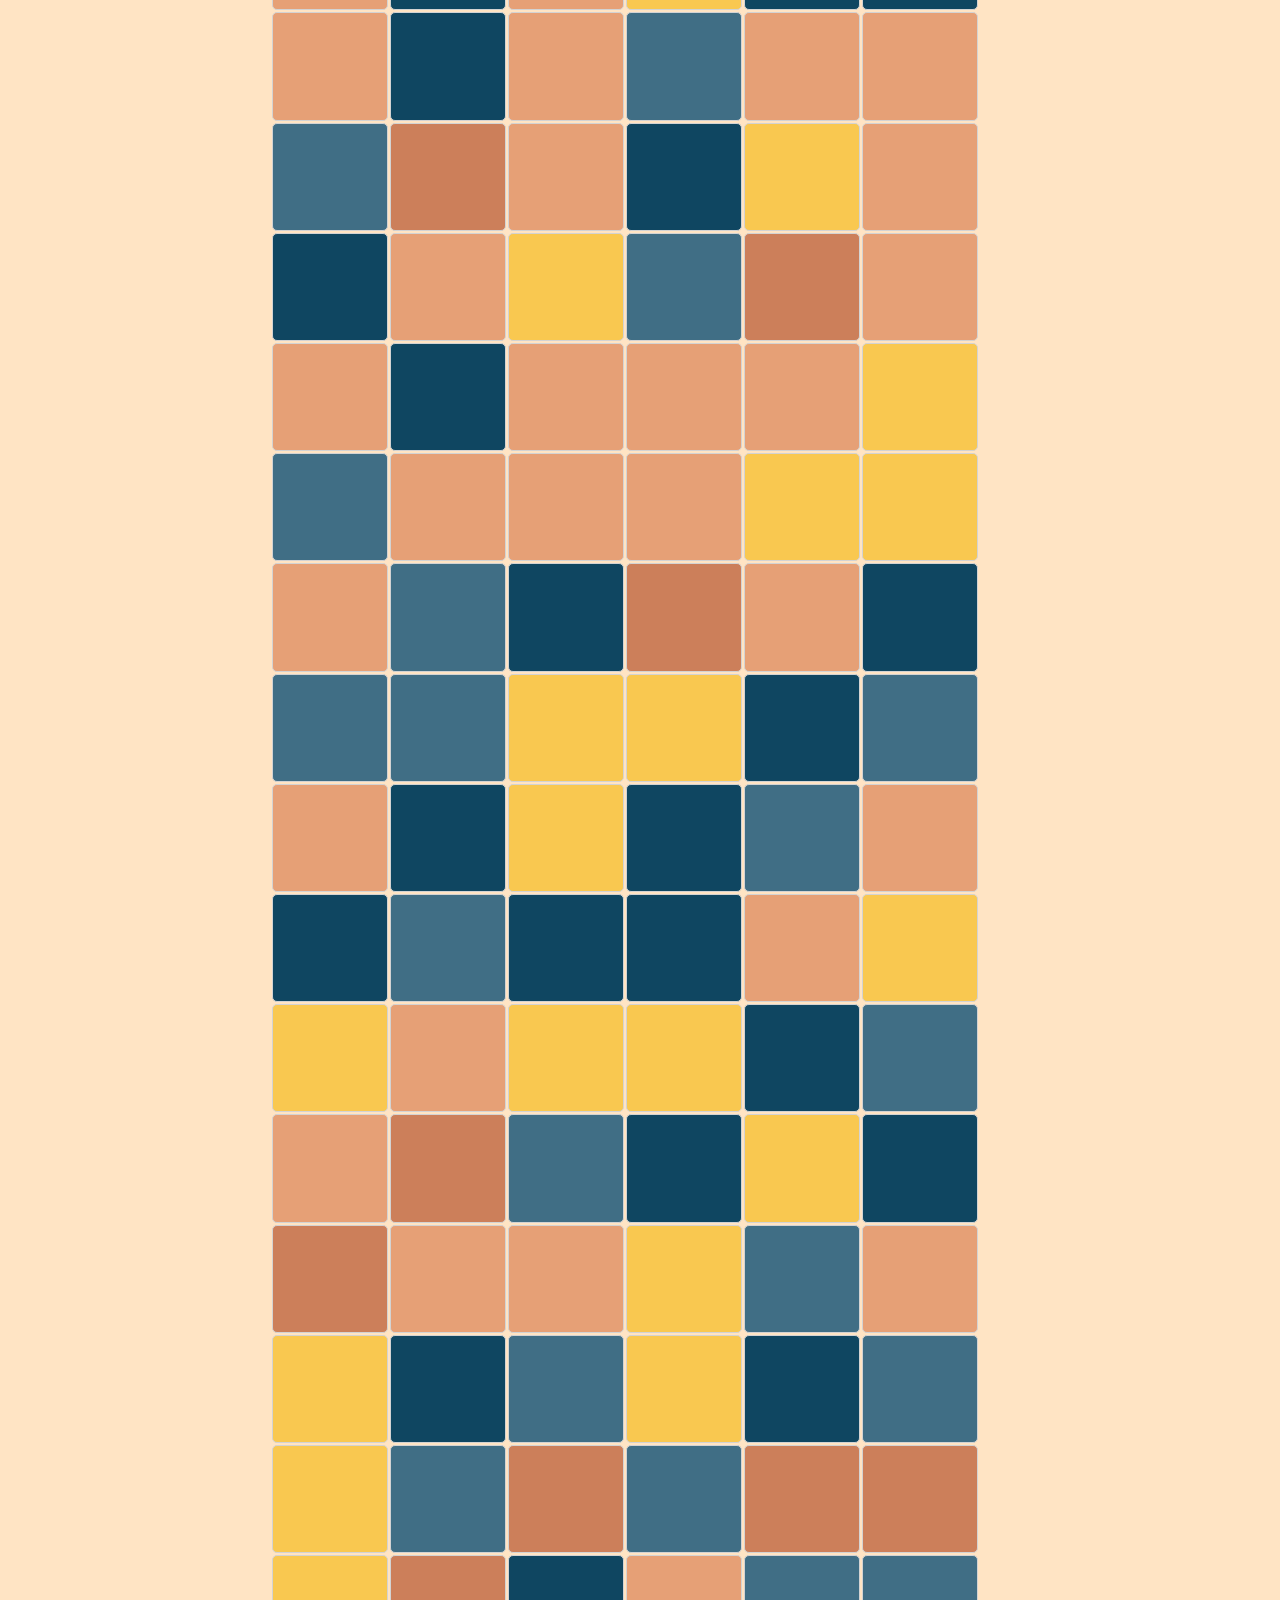
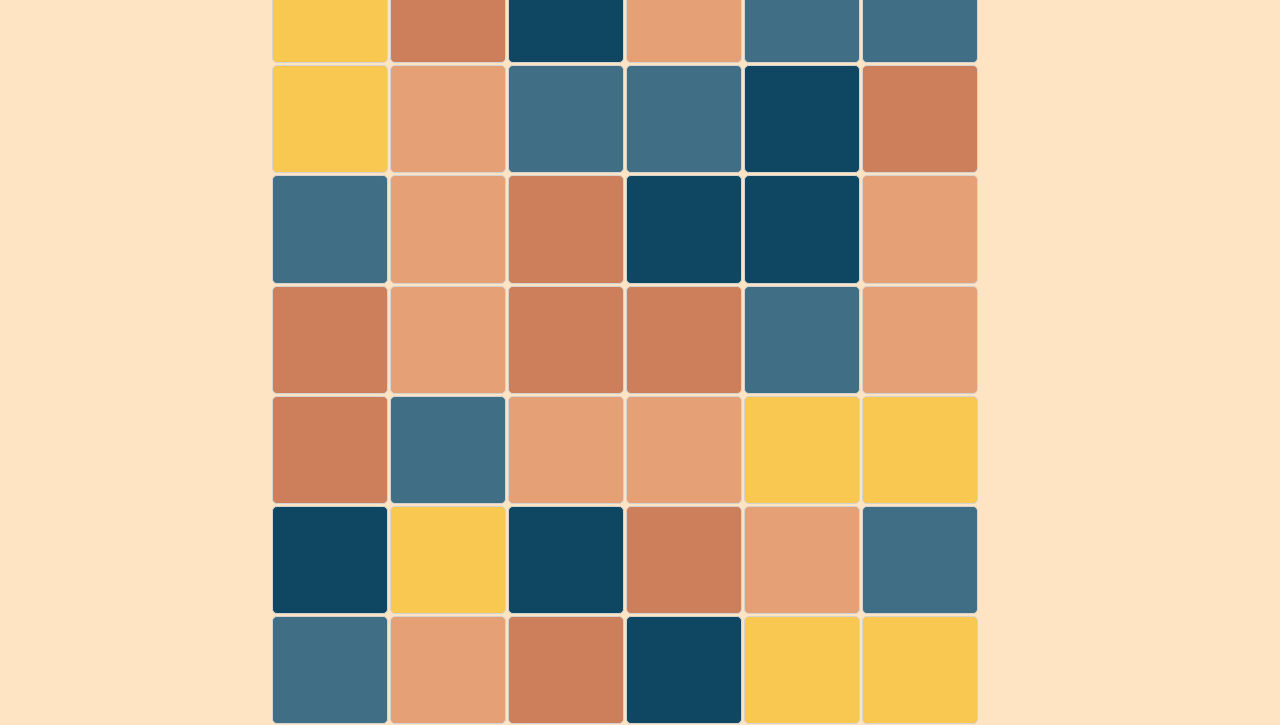
==== commit f0583d7e: "refactored, shortened and quickened" ====
--- a/index.html
+++ b/index.html
@@ -1,620 +1,28 @@
 <!DOCTYPE html>
 <html lang="en" dir="ltr">
-  <head>
-    <meta charset="utf-8">
-    <link rel="stylesheet" href="https://stackpath.bootstrapcdn.com/bootstrap/4.3.1/css/bootstrap.min.css" integrity="sha384-ggOyR0iXCbMQv3Xipma34MD+dH/1fQ784/j6cY/iJTQUOhcWr7x9JvoRxT2MZw1T" crossorigin="anonymous">
-    <link rel="stylesheet" href="css/master.css">
-    <title></title>
-  </head>
-  <body>
-  <div class="container justify-content-center">
-
-    <div class="row container-fluid">
-      <div class="square col"></div>
-      <div class="square col"></div>
-      <div class="square col"></div>
-      <div class="square col"></div>
-      <div class="square col"></div>
-      <div class="square col"></div>
-    </div>
-    <div class="row container-fluid">
-      <div class="square col"></div>
-      <div class="square col"></div>
-      <div class="square col"></div>
-      <div class="square col"></div>
-      <div class="square col"></div>
-      <div class="square col"></div>
-    </div>
-    <div class="row container-fluid">
-      <div class="square col"></div>
-      <div class="square col"></div>
-      <div class="square col"></div>
-      <div class="square col"></div>
-      <div class="square col"></div>
-      <div class="square col"></div>
-    </div>
-    <div class="row container-fluid">
-      <div class="square col"></div>
-      <div class="square col"></div>
-      <div class="square col"></div>
-      <div class="square col"></div>
-      <div class="square col"></div>
-      <div class="square col"></div>
-    </div>
-    <div class="row container-fluid">
-      <div class="square col"></div>
-      <div class="square col"></div>
-      <div class="square col"></div>
-      <div class="square col"></div>
-      <div class="square col"></div>
-      <div class="square col"></div>
-    </div>
-    <div class="row container-fluid">
-      <div class="square col"></div>
-      <div class="square col"></div>
-      <div class="square col"></div>
-      <div class="square col"></div>
-      <div class="square col"></div>
-      <div class="square col"></div>
-    </div>
-    <div class="row container-fluid">
-      <div class="square col"></div>
-      <div class="square col"></div>
-      <div class="square col"></div>
-      <div class="square col"></div>
-      <div class="square col"></div>
-      <div class="square col"></div>
-    </div>
-    <div class="row container-fluid">
-      <div class="square col"></div>
-      <div class="square col"></div>
-      <div class="square col"></div>
-      <div class="square col"></div>
-      <div class="square col"></div>
-      <div class="square col"></div>
-    </div>
-    <div class="row container-fluid">
-      <div class="square col"></div>
-      <div class="square col"></div>
-      <div class="square col"></div>
-      <div class="square col"></div>
-      <div class="square col"></div>
-      <div class="square col"></div>
-    </div>
-    <div class="row container-fluid">
-      <div class="square col"></div>
-      <div class="square col"></div>
-      <div class="square col"></div>
-      <div class="square col"></div>
-      <div class="square col"></div>
-      <div class="square col"></div>
-    </div>
-    <div class="row container-fluid">
-      <div class="square col"></div>
-      <div class="square col"></div>
-      <div class="square col"></div>
-      <div class="square col"></div>
-      <div class="square col"></div>
-      <div class="square col"></div>
-    </div>
-    <div class="row container-fluid">
-      <div class="square col"></div>
-      <div class="square col"></div>
-      <div class="square col"></div>
-      <div class="square col"></div>
-      <div class="square col"></div>
-      <div class="square col"></div>
-    </div>
-    <div class="row container-fluid">
-      <div class="square col"></div>
-      <div class="square col"></div>
-      <div class="square col"></div>
-      <div class="square col"></div>
-      <div class="square col"></div>
-      <div class="square col"></div>
-    </div>
-    <div class="row container-fluid">
-      <div class="square col"></div>
-      <div class="square col"></div>
-      <div class="square col"></div>
-      <div class="square col"></div>
-      <div class="square col"></div>
-      <div class="square col"></div>
-    </div>
-    <div class="row container-fluid">
-      <div class="square col"></div>
-      <div class="square col"></div>
-      <div class="square col"></div>
-      <div class="square col"></div>
-      <div class="square col"></div>
-      <div class="square col"></div>
-    </div>
-    <div class="row container-fluid">
-      <div class="square col"></div>
-      <div class="square col"></div>
-      <div class="square col"></div>
-      <div class="square col"></div>
-      <div class="square col"></div>
-      <div class="square col"></div>
-    </div>
-    <div class="row container-fluid">
-      <div class="square col"></div>
-      <div class="square col"></div>
-      <div class="square col"></div>
-      <div class="square col"></div>
-      <div class="square col"></div>
-      <div class="square col"></div>
-    </div>
-    <div class="row container-fluid">
-      <div class="square col"></div>
-      <div class="square col"></div>
-      <div class="square col"></div>
-      <div class="square col"></div>
-      <div class="square col"></div>
-      <div class="square col"></div>
-    </div>
-    <div class="row container-fluid">
-      <div class="square col"></div>
-      <div class="square col"></div>
-      <div class="square col"></div>
-      <div class="square col"></div>
-      <div class="square col"></div>
-      <div class="square col"></div>
-    </div>
-    <div class="row container-fluid">
-      <div class="square col"></div>
-      <div class="square col"></div>
-      <div class="square col"></div>
-      <div class="square col"></div>
-      <div class="square col"></div>
-      <div class="square col"></div>
-    </div>
-    <div class="row container-fluid">
-      <div class="square col"></div>
-      <div class="square col"></div>
-      <div class="square col"></div>
-      <div class="square col"></div>
-      <div class="square col"></div>
-      <div class="square col"></div>
-    </div>
-    <div class="row container-fluid">
-      <div class="square col"></div>
-      <div class="square col"></div>
-      <div class="square col"></div>
-      <div class="square col"></div>
-      <div class="square col"></div>
-      <div class="square col"></div>
-    </div>
-    <div class="row container-fluid">
-      <div class="square col"></div>
-      <div class="square col"></div>
-      <div class="square col"></div>
-      <div class="square col"></div>
-      <div class="square col"></div>
-      <div class="square col"></div>
-    </div>
-    <div class="row container-fluid">
-      <div class="square col"></div>
-      <div class="square col"></div>
-      <div class="square col"></div>
-      <div class="square col"></div>
-      <div class="square col"></div>
-      <div class="square col"></div>
-    </div>
-    <div class="row container-fluid">
-      <div class="square col"></div>
-      <div class="square col"></div>
-      <div class="square col"></div>
-      <div class="square col"></div>
-      <div class="square col"></div>
-      <div class="square col"></div>
-    </div>
-    <div class="row container-fluid">
-      <div class="square col"></div>
-      <div class="square col"></div>
-      <div class="square col"></div>
-      <div class="square col"></div>
-      <div class="square col"></div>
-      <div class="square col"></div>
-    </div>
-    <div class="row container-fluid">
-      <div class="square col"></div>
-      <div class="square col"></div>
-      <div class="square col"></div>
-      <div class="square col"></div>
-      <div class="square col"></div>
-      <div class="square col"></div>
-    </div>
-    <div class="row container-fluid">
-      <div class="square col"></div>
-      <div class="square col"></div>
-      <div class="square col"></div>
-      <div class="square col"></div>
-      <div class="square col"></div>
-      <div class="square col"></div>
-    </div>
-    <div class="row container-fluid">
-      <div class="square col"></div>
-      <div class="square col"></div>
-      <div class="square col"></div>
-      <div class="square col"></div>
-      <div class="square col"></div>
-      <div class="square col"></div>
-    </div>
-    <div class="row container-fluid">
-      <div class="square col"></div>
-      <div class="square col"></div>
-      <div class="square col"></div>
-      <div class="square col"></div>
-      <div class="square col"></div>
-      <div class="square col"></div>
-    </div>
-    <div class="row container-fluid">
-      <div class="square col"></div>
-      <div class="square col"></div>
-      <div class="square col"></div>
-      <div class="square col"></div>
-      <div class="square col"></div>
-      <div class="square col"></div>
-    </div>
-    <div class="row container-fluid">
-      <div class="square col"></div>
-      <div class="square col"></div>
-      <div class="square col"></div>
-      <div class="square col"></div>
-      <div class="square col"></div>
-      <div class="square col"></div>
-    </div>
-    <div class="row container-fluid">
-      <div class="square col"></div>
-      <div class="square col"></div>
-      <div class="square col"></div>
-      <div class="square col"></div>
-      <div class="square col"></div>
-      <div class="square col"></div>
-    </div>
-    <div class="row container-fluid">
-      <div class="square col"></div>
-      <div class="square col"></div>
-      <div class="square col"></div>
-      <div class="square col"></div>
-      <div class="square col"></div>
-      <div class="square col"></div>
-    </div>
-    <div class="row container-fluid">
-      <div class="square col"></div>
-      <div class="square col"></div>
-      <div class="square col"></div>
-      <div class="square col"></div>
-      <div class="square col"></div>
-      <div class="square col"></div>
-    </div>
-    <div class="row container-fluid">
-      <div class="square col"></div>
-      <div class="square col"></div>
-      <div class="square col"></div>
-      <div class="square col"></div>
-      <div class="square col"></div>
-      <div class="square col"></div>
-    </div>
-    <div class="row container-fluid">
-      <div class="square col"></div>
-      <div class="square col"></div>
-      <div class="square col"></div>
-      <div class="square col"></div>
-      <div class="square col"></div>
-      <div class="square col"></div>
-    </div>
-    <div class="row container-fluid">
-      <div class="square col"></div>
-      <div class="square col"></div>
-      <div class="square col"></div>
-      <div class="square col"></div>
-      <div class="square col"></div>
-      <div class="square col"></div>
-    </div>
-    <div class="row container-fluid">
-      <div class="square col"></div>
-      <div class="square col"></div>
-      <div class="square col"></div>
-      <div class="square col"></div>
-      <div class="square col"></div>
-      <div class="square col"></div>
-    </div>
-    <div class="row container-fluid">
-      <div class="square col"></div>
-      <div class="square col"></div>
-      <div class="square col"></div>
-      <div class="square col"></div>
-      <div class="square col"></div>
-      <div class="square col"></div>
-    </div>
-    <div class="row container-fluid">
-      <div class="square col"></div>
-      <div class="square col"></div>
-      <div class="square col"></div>
-      <div class="square col"></div>
-      <div class="square col"></div>
-      <div class="square col"></div>
-    </div>
-    <div class="row container-fluid">
-      <div class="square col"></div>
-      <div class="square col"></div>
-      <div class="square col"></div>
-      <div class="square col"></div>
-      <div class="square col"></div>
-      <div class="square col"></div>
-    </div>
-    <div class="row container-fluid">
-      <div class="square col"></div>
-      <div class="square col"></div>
-      <div class="square col"></div>
-      <div class="square col"></div>
-      <div class="square col"></div>
-      <div class="square col"></div>
-    </div>
-    <div class="row container-fluid">
-      <div class="square col"></div>
-      <div class="square col"></div>
-      <div class="square col"></div>
-      <div class="square col"></div>
-      <div class="square col"></div>
-      <div class="square col"></div>
-    </div>
-    <div class="row container-fluid">
-      <div class="square col"></div>
-      <div class="square col"></div>
-      <div class="square col"></div>
-      <div class="square col"></div>
-      <div class="square col"></div>
-      <div class="square col"></div>
-    </div>
-    <div class="row container-fluid">
-      <div class="square col"></div>
-      <div class="square col"></div>
-      <div class="square col"></div>
-      <div class="square col"></div>
-      <div class="square col"></div>
-      <div class="square col"></div>
-    </div>
-    <div class="row container-fluid">
-      <div class="square col"></div>
-      <div class="square col"></div>
-      <div class="square col"></div>
-      <div class="square col"></div>
-      <div class="square col"></div>
-      <div class="square col"></div>
-    </div>
-    <div class="row container-fluid">
-      <div class="square col"></div>
-      <div class="square col"></div>
-      <div class="square col"></div>
-      <div class="square col"></div>
-      <div class="square col"></div>
-      <div class="square col"></div>
-    </div>
-    <div class="row container-fluid">
-      <div class="square col"></div>
-      <div class="square col"></div>
-      <div class="square col"></div>
-      <div class="square col"></div>
-      <div class="square col"></div>
-      <div class="square col"></div>
-    </div>
-    <div class="row container-fluid">
-      <div class="square col"></div>
-      <div class="square col"></div>
-      <div class="square col"></div>
-      <div class="square col"></div>
-      <div class="square col"></div>
-      <div class="square col"></div>
-    </div>
-    <div class="row container-fluid">
-      <div class="square col"></div>
-      <div class="square col"></div>
-      <div class="square col"></div>
-      <div class="square col"></div>
-      <div class="square col"></div>
-      <div class="square col"></div>
-    </div>
-    <div class="row container-fluid">
-      <div class="square col"></div>
-      <div class="square col"></div>
-      <div class="square col"></div>
-      <div class="square col"></div>
-      <div class="square col"></div>
-      <div class="square col"></div>
-    </div>
-    <div class="row container-fluid">
-      <div class="square col"></div>
-      <div class="square col"></div>
-      <div class="square col"></div>
-      <div class="square col"></div>
-      <div class="square col"></div>
-      <div class="square col"></div>
-    </div>
-    <div class="row container-fluid">
-      <div class="square col"></div>
-      <div class="square col"></div>
-      <div class="square col"></div>
-      <div class="square col"></div>
-      <div class="square col"></div>
-      <div class="square col"></div>
-    </div>
-    <div class="row container-fluid">
-      <div class="square col"></div>
-      <div class="square col"></div>
-      <div class="square col"></div>
-      <div class="square col"></div>
-      <div class="square col"></div>
-      <div class="square col"></div>
-    </div>
-    <div class="row container-fluid">
-      <div class="square col"></div>
-      <div class="square col"></div>
-      <div class="square col"></div>
-      <div class="square col"></div>
-      <div class="square col"></div>
-      <div class="square col"></div>
-    </div>
-    <div class="row container-fluid">
-      <div class="square col"></div>
-      <div class="square col"></div>
-      <div class="square col"></div>
-      <div class="square col"></div>
-      <div class="square col"></div>
-      <div class="square col"></div>
-    </div>
-    <div class="row container-fluid">
-      <div class="square col"></div>
-      <div class="square col"></div>
-      <div class="square col"></div>
-      <div class="square col"></div>
-      <div class="square col"></div>
-      <div class="square col"></div>
-    </div>
-    <div class="row container-fluid">
-      <div class="square col"></div>
-      <div class="square col"></div>
-      <div class="square col"></div>
-      <div class="square col"></div>
-      <div class="square col"></div>
-      <div class="square col"></div>
-    </div>
-    <div class="row container-fluid">
-      <div class="square col"></div>
-      <div class="square col"></div>
-      <div class="square col"></div>
-      <div class="square col"></div>
-      <div class="square col"></div>
-      <div class="square col"></div>
-    </div>
-    <div class="row container-fluid">
-      <div class="square col"></div>
-      <div class="square col"></div>
-      <div class="square col"></div>
-      <div class="square col"></div>
-      <div class="square col"></div>
-      <div class="square col"></div>
-    </div>
-    <div class="row container-fluid">
-      <div class="square col"></div>
-      <div class="square col"></div>
-      <div class="square col"></div>
-      <div class="square col"></div>
-      <div class="square col"></div>
-      <div class="square col"></div>
-    </div>
-    <div class="row container-fluid">
-      <div class="square col"></div>
-      <div class="square col"></div>
-      <div class="square col"></div>
-      <div class="square col"></div>
-      <div class="square col"></div>
-      <div class="square col"></div>
-    </div>
-    <div class="row container-fluid">
-      <div class="square col"></div>
-      <div class="square col"></div>
-      <div class="square col"></div>
-      <div class="square col"></div>
-      <div class="square col"></div>
-      <div class="square col"></div>
-    </div>
-    <div class="row container-fluid">
-      <div class="square col"></div>
-      <div class="square col"></div>
-      <div class="square col"></div>
-      <div class="square col"></div>
-      <div class="square col"></div>
-      <div class="square col"></div>
-    </div>
-    <div class="row container-fluid">
-      <div class="square col"></div>
-      <div class="square col"></div>
-      <div class="square col"></div>
-      <div class="square col"></div>
-      <div class="square col"></div>
-      <div class="square col"></div>
-    </div>
-    <div class="row container-fluid">
-      <div class="square col"></div>
-      <div class="square col"></div>
-      <div class="square col"></div>
-      <div class="square col"></div>
-      <div class="square col"></div>
-      <div class="square col"></div>
-    </div>
-    <div class="row container-fluid">
-      <div class="square col"></div>
-      <div class="square col"></div>
-      <div class="square col"></div>
-      <div class="square col"></div>
-      <div class="square col"></div>
-      <div class="square col"></div>
-    </div>
-    <div class="row container-fluid">
-      <div class="square col"></div>
-      <div class="square col"></div>
-      <div class="square col"></div>
-      <div class="square col"></div>
-      <div class="square col"></div>
-      <div class="square col"></div>
-    </div>
-    <div class="row container-fluid">
-      <div class="square col"></div>
-      <div class="square col"></div>
-      <div class="square col"></div>
-      <div class="square col"></div>
-      <div class="square col"></div>
-      <div class="square col"></div>
-    </div>
-    <div class="row container-fluid">
-      <div class="square col"></div>
-      <div class="square col"></div>
-      <div class="square col"></div>
-      <div class="square col"></div>
-      <div class="square col"></div>
-      <div class="square col"></div>
-    </div>
-    <div class="row container-fluid">
-      <div class="square col"></div>
-      <div class="square col"></div>
-      <div class="square col"></div>
-      <div class="square col"></div>
-      <div class="square col"></div>
-      <div class="square col"></div>
-    </div>
-  </div>
-  </body>
-
+<head>
+<meta charset="utf-8">
+<link rel="stylesheet" href="https://stackpath.bootstrapcdn.com/bootstrap/4.3.1/css/bootstrap.min.css" integrity="sha384-ggOyR0iXCbMQv3Xipma34MD+dH/1fQ784/j6cY/iJTQUOhcWr7x9JvoRxT2MZw1T" crossorigin="anonymous">
+<link rel="stylesheet" href="css/master.css">
+<title>color charts</title>
+</head>
+<body>
+<div id="container" class="container justify-content-center">
+<script src="script.js"></script>
+</div>
+</body>
+<!--The starting point are the four pure colours
+  red, yellow, green and blue; their in-between shades
+  and scales of brightness result in colour schemes containing
+  16, 64, 256 and 1,024 shades. More colours would be pointless
+  because it wouldn't be possible to distinguish between them clearly.
+  - Gerhard Richter
+-->
 <script type="text/javascript">
-var colors = ["#E6A076", "#CC7F5A", "#406E85", "#0F4661", "#F9C850"]
-var divs = document.getElementsByClassName("square")
-
-function getRandomColor(){
-return colors[Math.floor(Math.random() * Math.floor(5))]
-}
-function getRandomSquare(){
-  return divs[Math.floor(Math.random() * Math.floor(divs.length))]
-}
-
-function randomColorReassignment(){
-  getRandomSquare().style.background = getRandomColor();
-}
-
-function onLoadColorSet(){
-  for(var i = 0; i < divs.length; i++){
-    divs[i].style.background = getRandomColor();
-  }
-}
-
+window.addEventListener("load", writeSquares());
 window.addEventListener("load", onLoadColorSet());
-window.setInterval(randomColorReassignment, 35);
-window.setInterval(randomColorReassignment, 30);
-window.setInterval(randomColorReassignment, 25);
-
-
-
+window.setInterval(randomColorReassignment, 20);
+window.setInterval(randomColorReassignment, 15);
+window.setInterval(randomColorReassignment, 10);
 </script>
 </html>
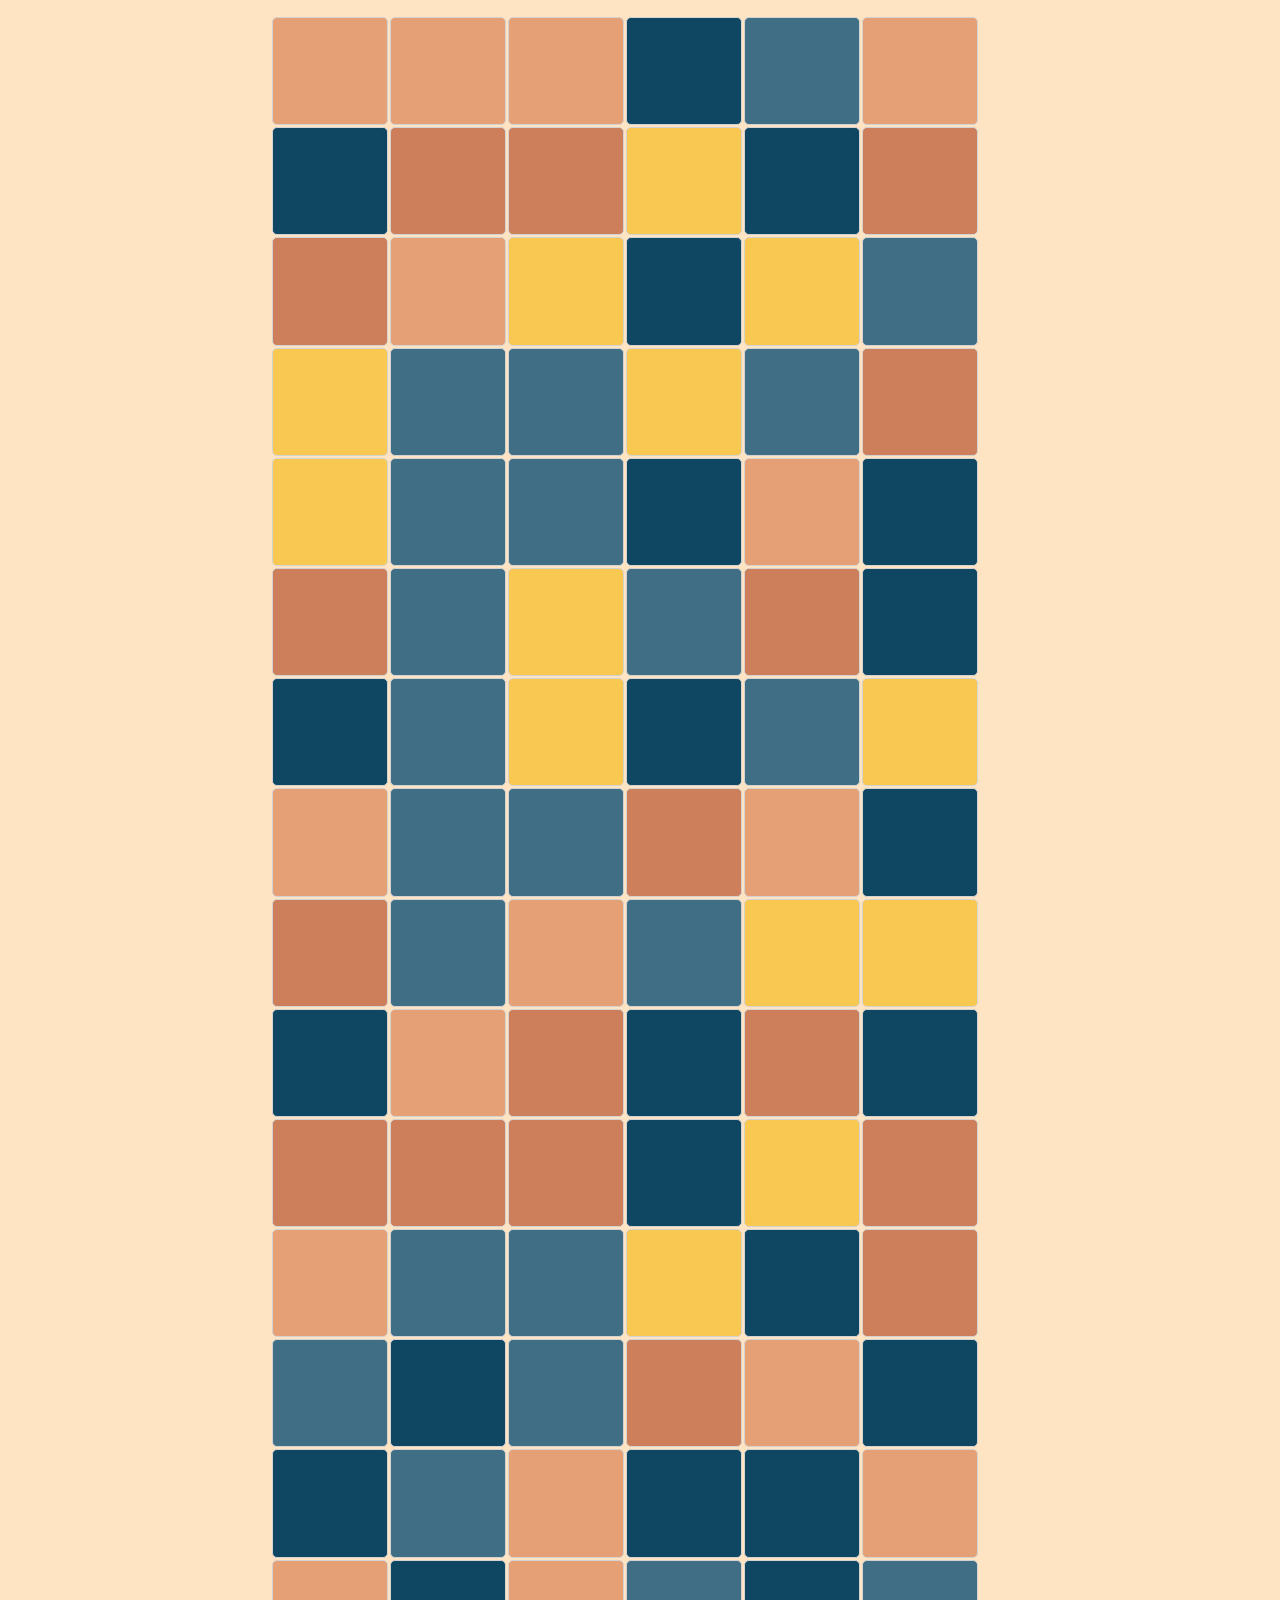
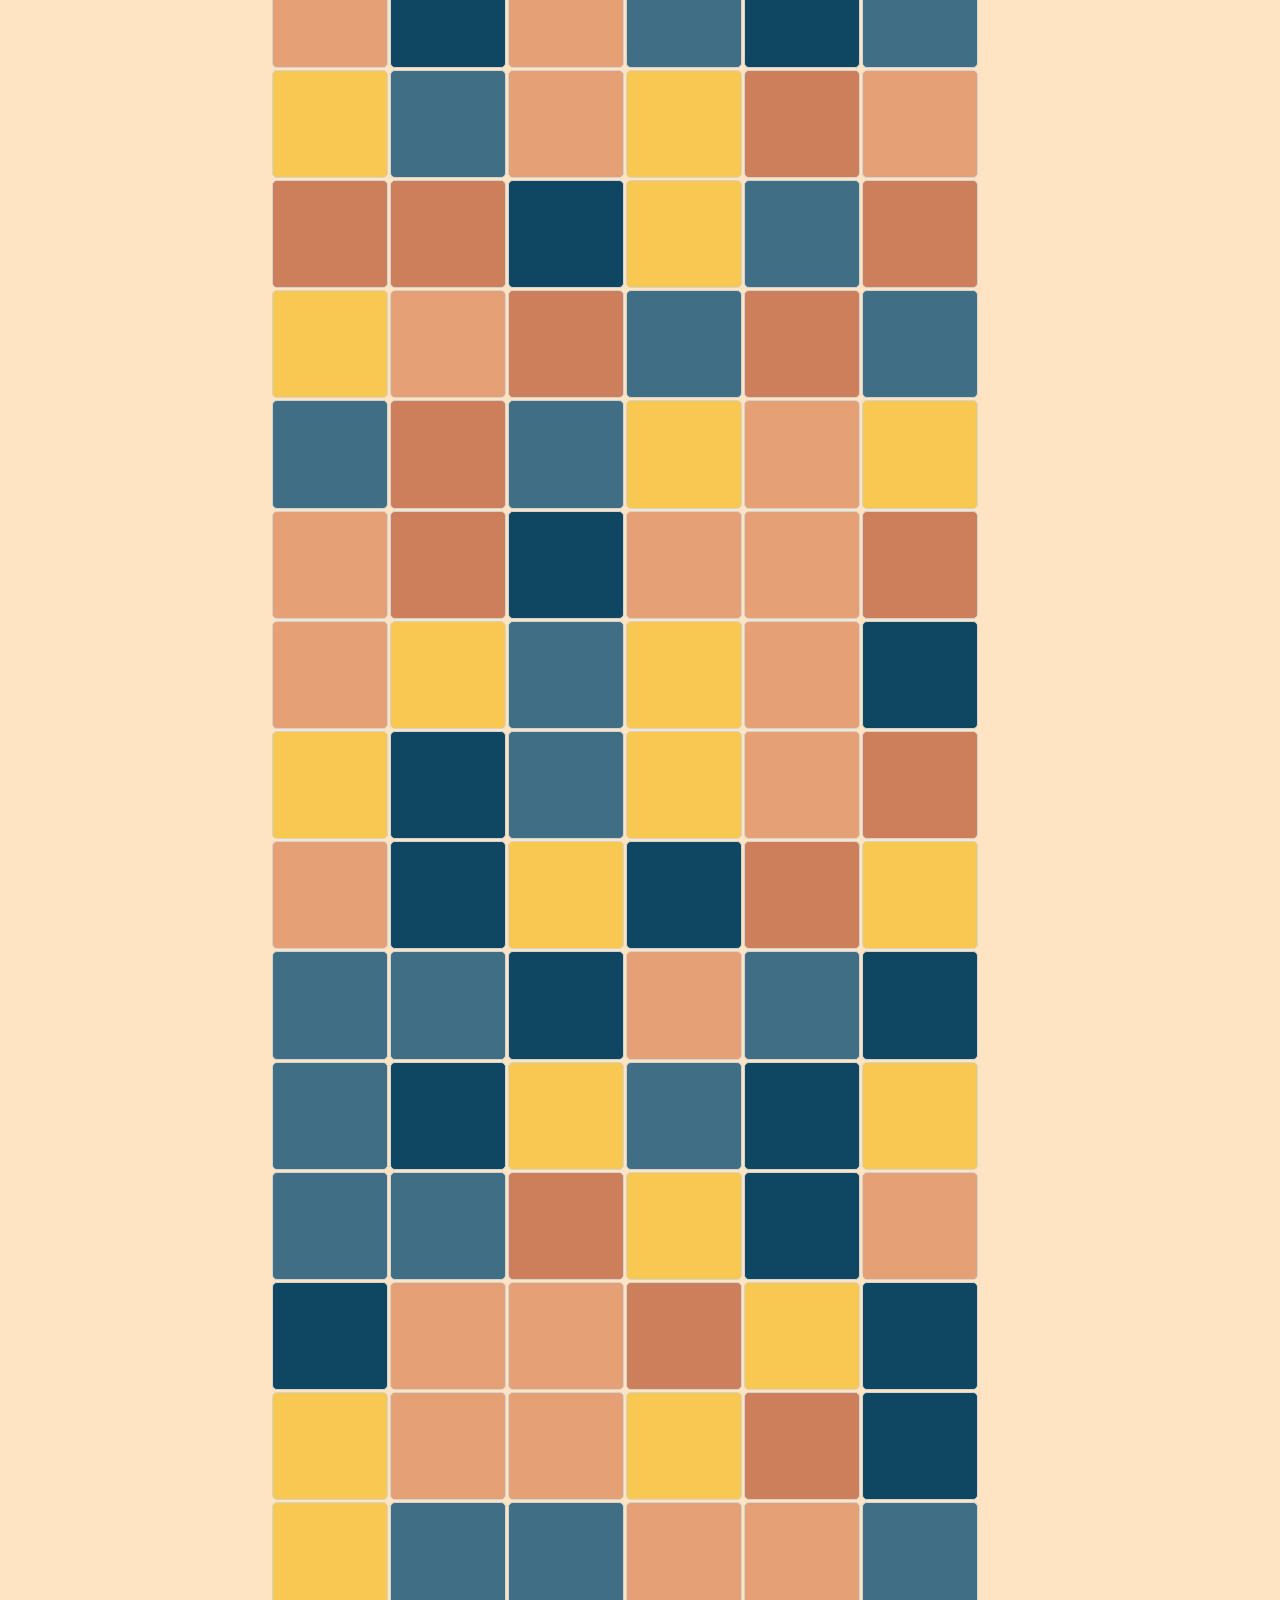
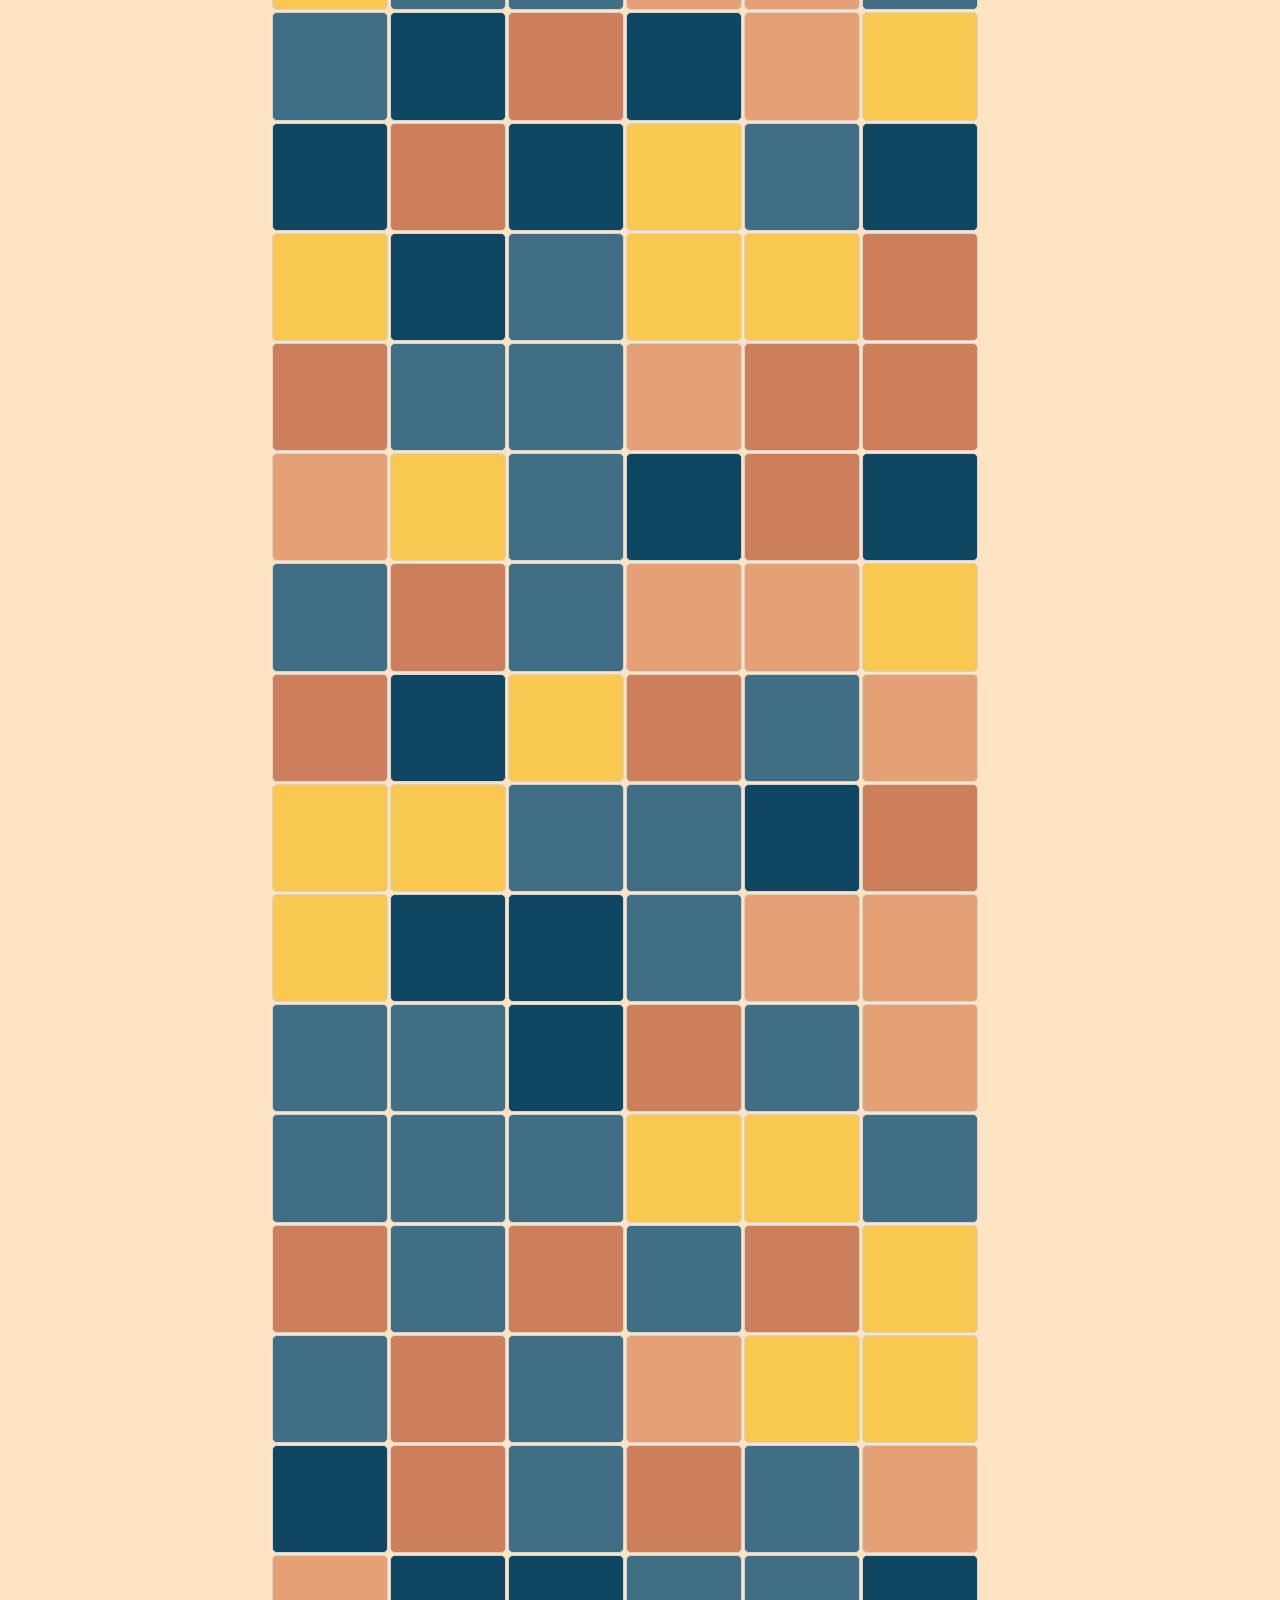
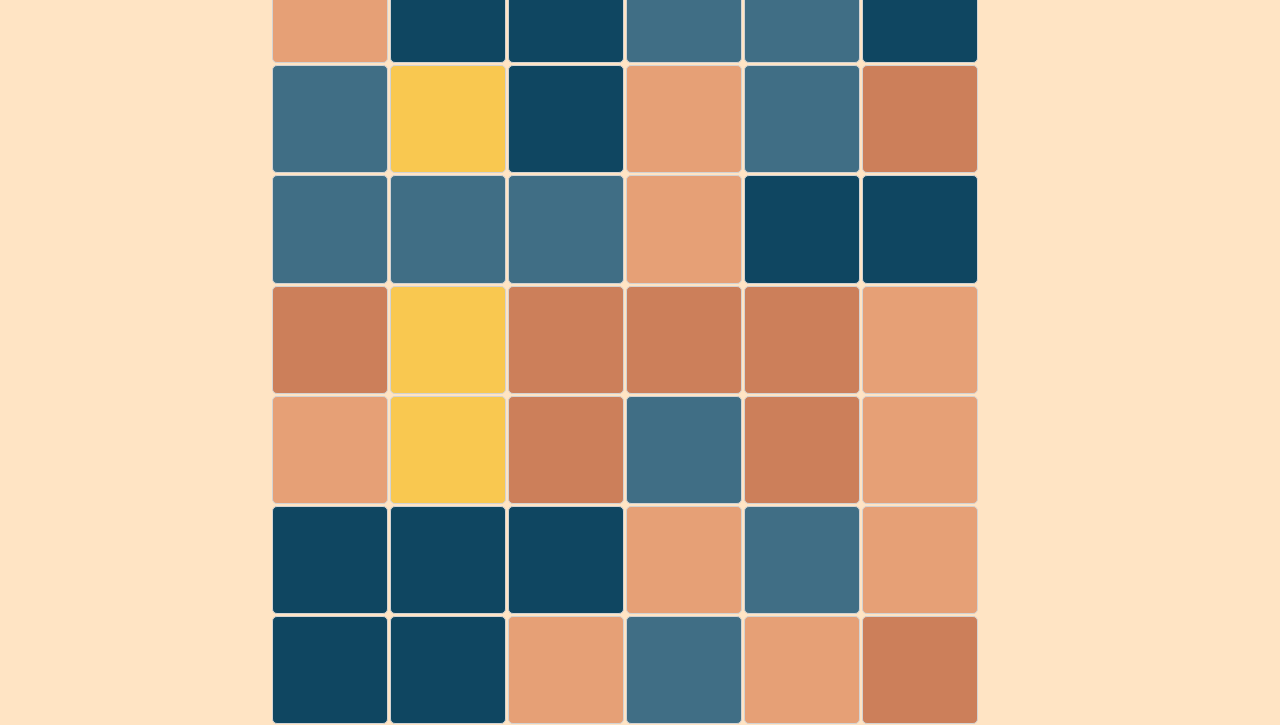
==== commit 9b613e54: "to dos to readme" ====
--- a/index.html
+++ b/index.html
@@ -2,6 +2,7 @@
 <html lang="en" dir="ltr">
 <head>
 <meta charset="utf-8">
+<!--meta name="viewport" content="width=device-width, initial-scale=1.0"-->
 <link rel="stylesheet" href="https://stackpath.bootstrapcdn.com/bootstrap/4.3.1/css/bootstrap.min.css" integrity="sha384-ggOyR0iXCbMQv3Xipma34MD+dH/1fQ784/j6cY/iJTQUOhcWr7x9JvoRxT2MZw1T" crossorigin="anonymous">
 <link rel="stylesheet" href="css/master.css">
 <title>color charts</title>
@@ -22,7 +23,7 @@
 window.addEventListener("load", writeSquares());
 window.addEventListener("load", onLoadColorSet());
 window.setInterval(randomColorReassignment, 20);
-window.setInterval(randomColorReassignment, 15);
-window.setInterval(randomColorReassignment, 10);
+window.setInterval(randomColorReassignment, 17);
+window.setInterval(randomColorReassignment, 7);
 </script>
 </html>
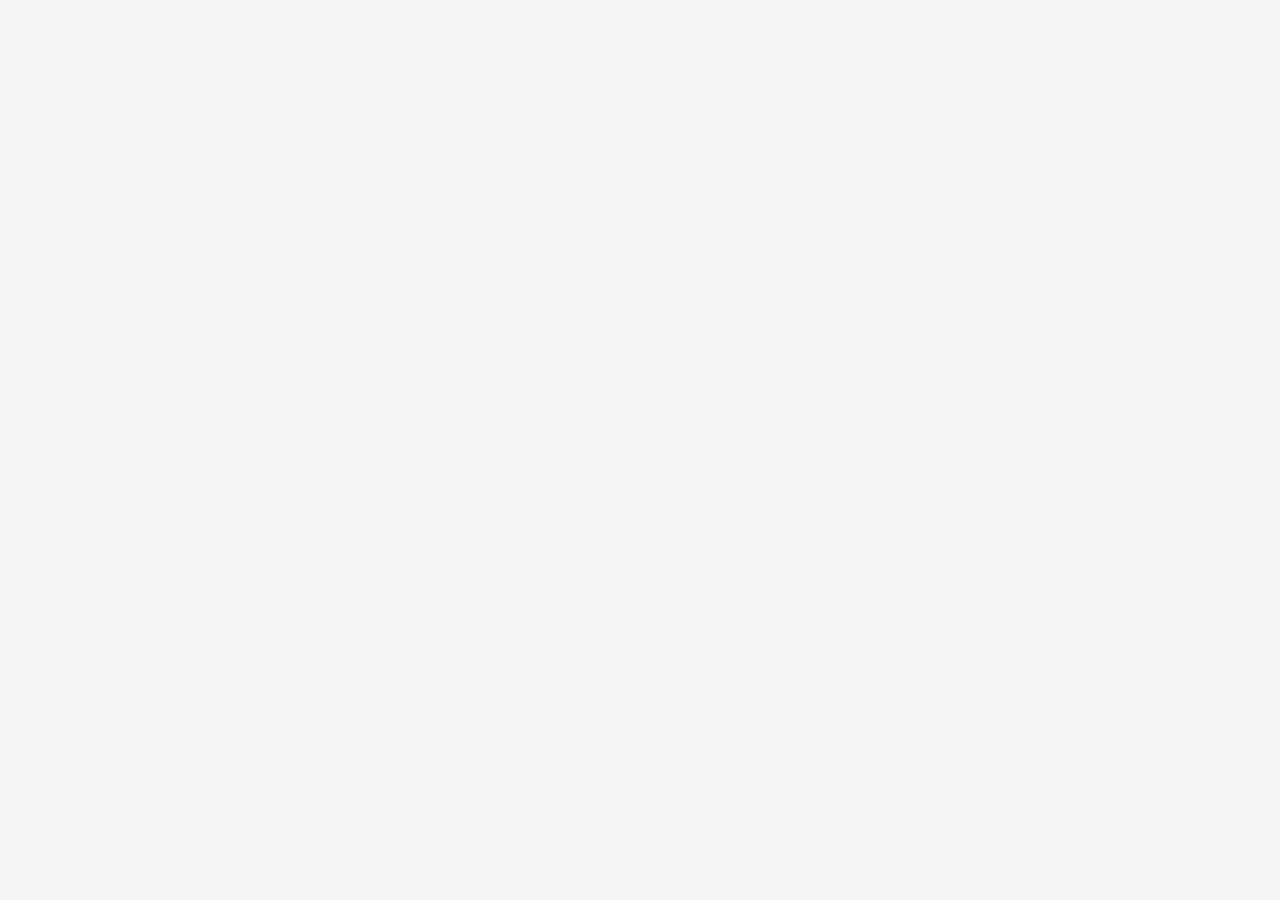
==== commit 05689d69: "getting there" ====
--- a/index.html
+++ b/index.html
@@ -9,8 +9,9 @@
 </head>
 <body>
 <div id="container" class="container justify-content-center">
+
+</div>
 <script src="script.js"></script>
-</div>
 </body>
 <!--The starting point are the four pure colours
   red, yellow, green and blue; their in-between shades
@@ -20,10 +21,5 @@
   - Gerhard Richter
 -->
 <script type="text/javascript">
-window.addEventListener("load", writeSquares());
-window.addEventListener("load", onLoadColorSet());
-window.setInterval(randomColorReassignment, 20);
-window.setInterval(randomColorReassignment, 17);
-window.setInterval(randomColorReassignment, 7);
 </script>
 </html>
--- a/css/master.css
+++ b/css/master.css
@@ -1,16 +1,24 @@
+p{
+  font-size: 2em;
+  color: rgb(230, 160, 118);
+}
 body{
-  background-color: bisque;
+  background-color: #F5F5F5;
 }
-.container{
-  margin-top: 1em;
-  width: 60%;
+.swatch{
+  height: 100%;
 }
+.swatch-row {
+  height: 5em;
+  padding: 0px 0px 0px 0px;
+  margin: 0px 0px 3px 0px;
+}
+
 .row{
   display: flex;
+  width: 100%;
 }
+
 .square{
-  border-radius: 5px;
-  border: 1px solid lightgray;
-  padding-top: 15%;
-  margin: 1px;
+  padding-top: 8%;
 }
